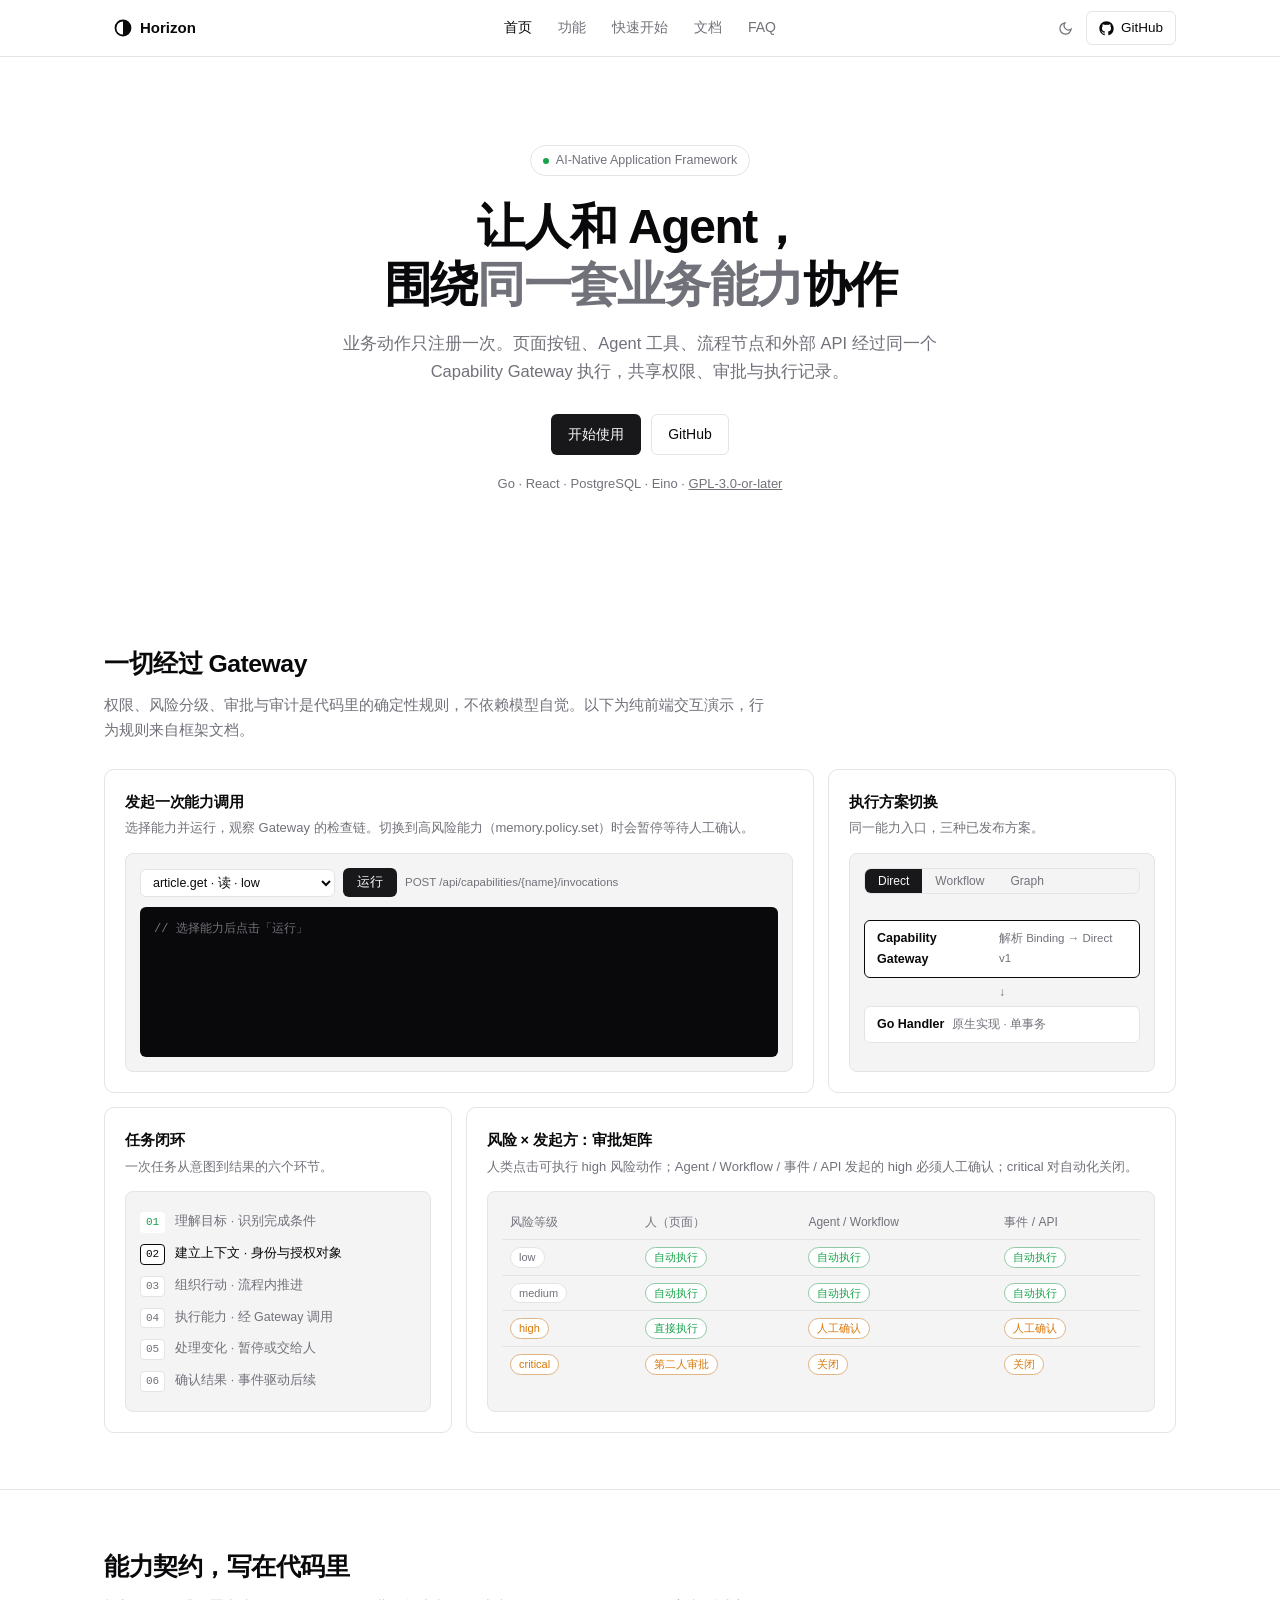
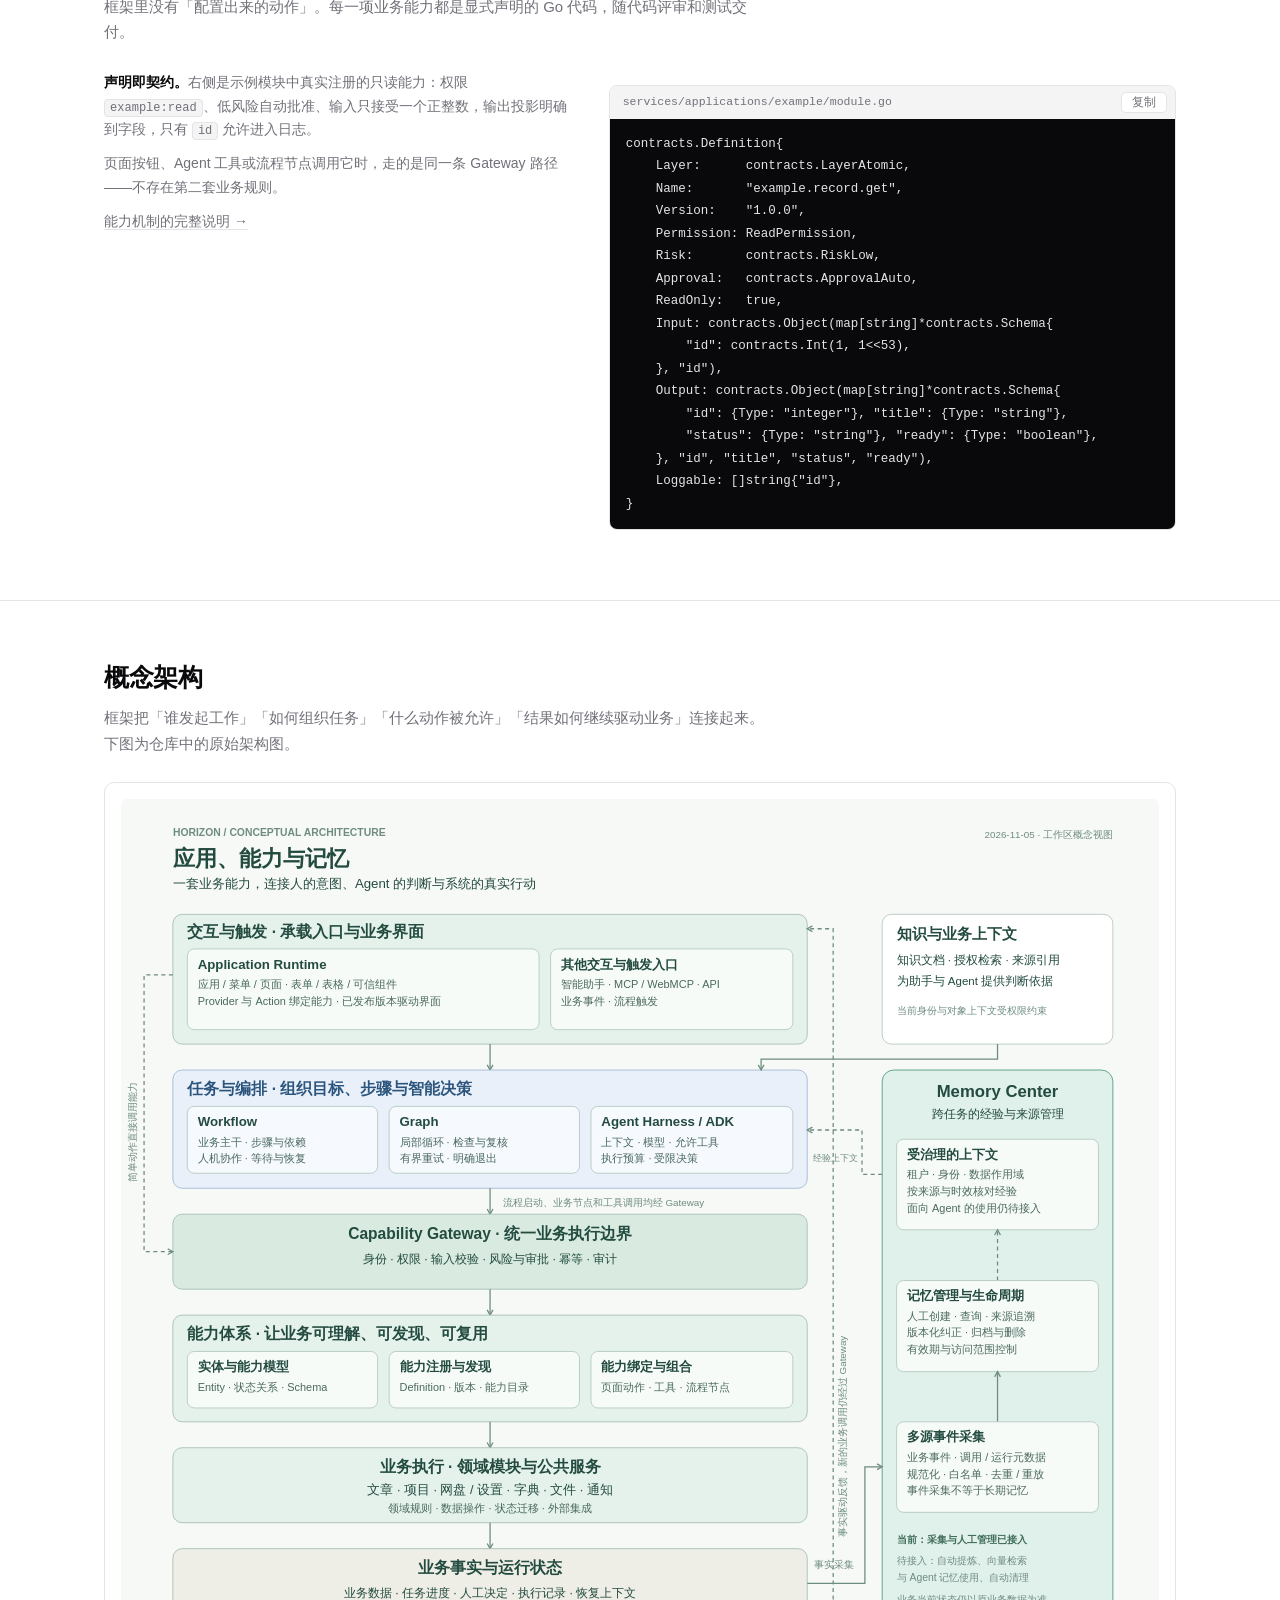
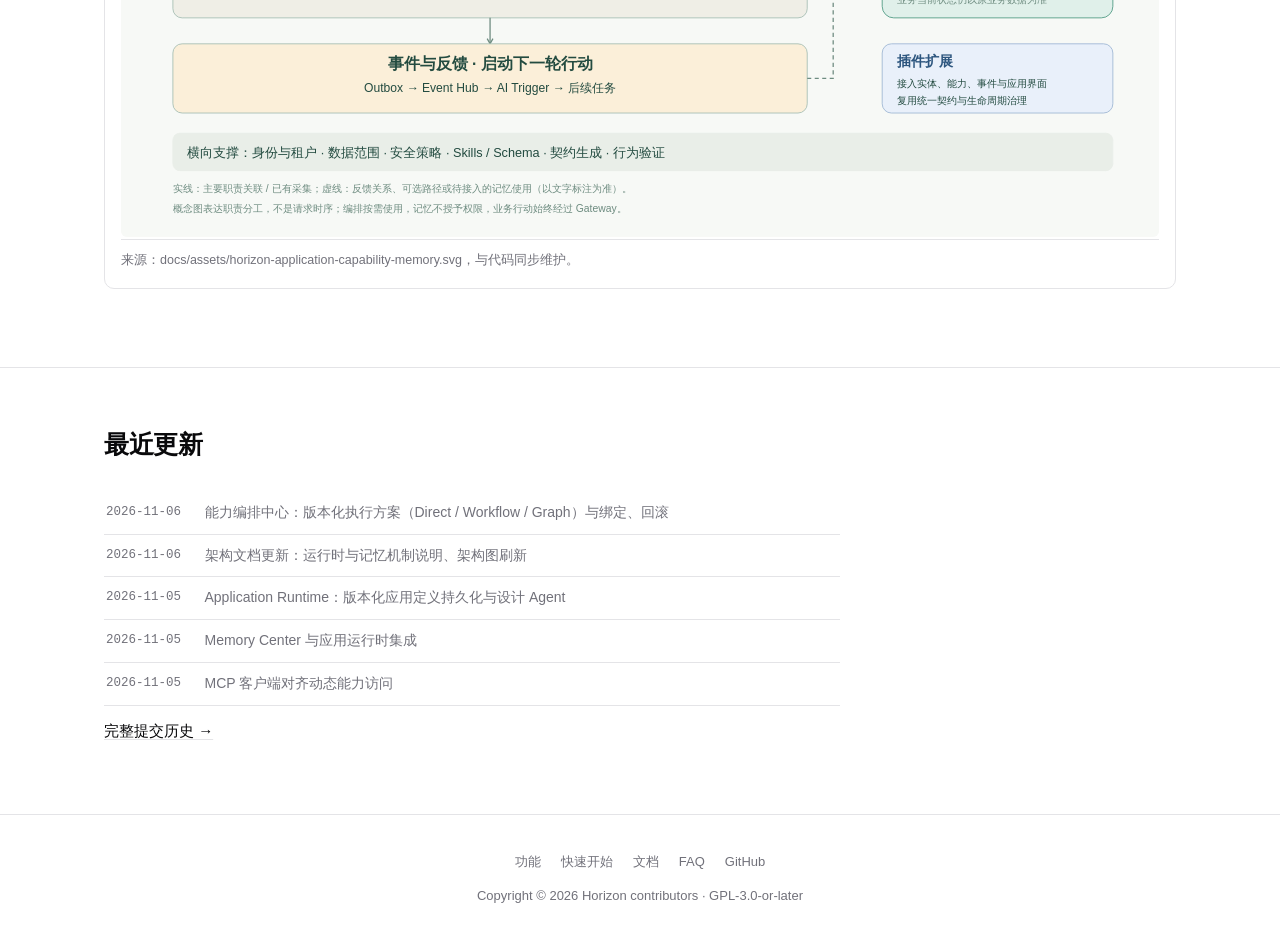
==== index.html @ 097a7ce4 "Horizon Website" ====
<!DOCTYPE html>
<html lang="zh-CN">
<head>
<meta charset="UTF-8">
<meta name="viewport" content="width=device-width, initial-scale=1">
<title>Horizon — AI 原生企业应用框架</title>
<meta name="description" content="Horizon 把业务能力、智能决策、流程编排、人工参与和业务事件组织成一个整体，让人和 Agent 围绕同一套业务能力协作。">
<link rel="icon" type="image/svg+xml" href="assets/logo.svg">
<meta property="og:image" content="assets/og.png">
<script>document.documentElement.dataset.theme=localStorage.getItem('hz-theme')||'light'</script>
<style>
:root{
  --bg:#ffffff;--fg:#09090b;--card:#ffffff;--muted:#f4f4f5;--muted-fg:#71717a;
  --border:#e4e4e7;--primary:#18181b;--primary-fg:#fafafa;--accent-fg:#18181b;
  --code-bg:#09090b;--code-fg:#e4e4e7;--ok:#16a34a;--warn:#d97706;--ring:#a1a1aa;
}
[data-theme=dark]{
  --bg:#09090b;--fg:#fafafa;--card:#0c0c0e;--muted:#18181b;--muted-fg:#a1a1aa;
  --border:#27272a;--primary:#fafafa;--primary-fg:#18181b;--accent-fg:#fafafa;
  --code-bg:#000;--code-fg:#d4d4d8;--ok:#4ade80;--warn:#fbbf24;--ring:#52525b;
}
*{box-sizing:border-box}
html{scroll-behavior:smooth}
body{margin:0;background:var(--bg);color:var(--fg);transition:background .2s,color .2s;
  font-family:Inter,-apple-system,"Segoe UI","PingFang SC","Hiragino Sans GB","Microsoft YaHei",sans-serif;
  font-size:15px;line-height:1.7;-webkit-font-smoothing:antialiased}
.wrap{max-width:1120px;margin:0 auto;padding:0 24px}
a{color:inherit}
/* ===== header ===== */
.site-head{position:sticky;top:0;z-index:40;border-bottom:1px solid var(--border);
  background:color-mix(in srgb,var(--bg) 85%,transparent);backdrop-filter:blur(8px)}
.head-in{display:flex;align-items:center;height:56px;gap:8px;position:relative}
.brand{display:flex;align-items:center;gap:8px;font-weight:600;font-size:15px;
  text-decoration:none;padding:6px 10px;border-radius:6px}
.brand:hover{background:var(--muted)}
.head-nav{position:absolute;left:50%;transform:translateX(-50%);display:flex;gap:2px}
.head-nav a{text-decoration:none;font-size:14px;color:var(--muted-fg);padding:6px 12px;border-radius:6px}
.head-nav a:hover{color:var(--fg);background:var(--muted)}
.head-nav a.on{color:var(--fg)}
.head-right{margin-left:auto;display:flex;gap:4px;align-items:center}
.icon-btn{display:flex;align-items:center;justify-content:center;width:32px;height:32px;
  border:1px solid transparent;background:transparent;color:var(--muted-fg);border-radius:6px;cursor:pointer}
.icon-btn:hover{color:var(--fg);background:var(--muted)}
.gh-btn{display:flex;align-items:center;gap:7px;font-size:13.5px;text-decoration:none;
  border:1px solid var(--border);border-radius:6px;padding:5px 12px;color:var(--fg)}
.gh-btn:hover{background:var(--muted)}
/* sun/moon */
[data-theme=light] .moon{display:block}[data-theme=light] .sun{display:none}
[data-theme=dark] .moon{display:none}[data-theme=dark] .sun{display:block}
/* ===== hero ===== */
.hero{text-align:center;padding:88px 0 64px}
.badge{display:inline-flex;align-items:center;gap:7px;border:1px solid var(--border);
  border-radius:999px;padding:4px 12px;font-size:12.5px;color:var(--muted-fg);margin-bottom:22px}
.badge .dot{width:6px;height:6px;border-radius:50%;background:var(--ok)}
.hero h1{font-size:clamp(1.9rem,4.5vw,3rem);line-height:1.2;letter-spacing:-.03em;
  font-weight:700;margin:0 0 16px}
.hero h1 em{font-style:normal;color:var(--muted-fg)}
.hero p{color:var(--muted-fg);font-size:16.5px;max-width:38em;margin:0 auto 28px}
.hero .cta{display:flex;gap:10px;justify-content:center}
.btn{display:inline-flex;align-items:center;gap:7px;font-size:14px;font-weight:500;
  padding:8px 16px;border-radius:6px;text-decoration:none;border:1px solid transparent;cursor:pointer}
.btn-primary{background:var(--primary);color:var(--primary-fg)}
.btn-primary:hover{opacity:.88}
.btn-outline{border-color:var(--border);color:var(--fg)}
.btn-outline:hover{background:var(--muted)}
.hero .note{margin-top:18px;font-size:13px;color:var(--muted-fg)}
kbd{font-family:ui-monospace,Consolas,monospace;font-size:.85em;border:1px solid var(--border);
  border-bottom-width:2px;border-radius:4px;padding:1px 5px;background:var(--muted)}
/* ===== sections ===== */
section{padding:56px 0;border-top:1px solid var(--border)}
section:first-of-type{border-top:none}
.sec-head{margin-bottom:26px}
.sec-head h2{font-size:1.55rem;font-weight:700;letter-spacing:-.02em;margin:0 0 6px}
.sec-head p{color:var(--muted-fg);margin:0;max-width:44em}
/* ===== bento ===== */
.bento{display:grid;grid-template-columns:repeat(3,1fr);gap:14px}
.card{border:1px solid var(--border);border-radius:10px;background:var(--card);padding:20px;display:flex;flex-direction:column}
.card.span2{grid-column:span 2}
.card h3{font-size:14.5px;font-weight:600;margin:0 0 4px;letter-spacing:-.01em}
.card>p{font-size:13px;color:var(--muted-fg);margin:0 0 14px;line-height:1.6}
.demo{border:1px solid var(--border);border-radius:8px;background:var(--muted);
  padding:14px;flex:1;display:flex;flex-direction:column;min-height:0}
/* demo: invocation console */
.inv-bar{display:flex;gap:8px;align-items:center;margin-bottom:10px;flex-wrap:wrap}
select.mini{font:12.5px/1.4 inherit;font-size:12.5px;color:var(--fg);background:var(--bg);
  border:1px solid var(--border);border-radius:6px;padding:5px 8px}
select.mini:focus{outline:2px solid var(--ring);outline-offset:-1px}
.run{font-size:12.5px;font-weight:500;background:var(--primary);color:var(--primary-fg);
  border:none;border-radius:6px;padding:6px 14px;cursor:pointer}
.run:disabled{opacity:.5;cursor:default}
.console{font-family:ui-monospace,"SF Mono",Consolas,monospace;font-size:12px;line-height:1.8;
  background:var(--code-bg);color:var(--code-fg);border-radius:6px;padding:12px 14px;
  flex:1;overflow:auto;min-height:150px;white-space:pre-wrap;word-break:break-all}
.console .ok{color:var(--ok)}.console .dim{color:#71717a}.console .k{color:#93c5fd}
.console .pend{color:var(--warn)}
.approve-row{display:flex;gap:8px;margin-top:10px}
.mini-btn{font-size:12px;border:1px solid var(--border);background:var(--bg);color:var(--fg);
  border-radius:6px;padding:4px 12px;cursor:pointer}
.mini-btn:hover{background:var(--muted)}
.mini-btn.primary{background:var(--primary);color:var(--primary-fg);border-color:transparent}
/* demo: plan switch */
.pills{display:inline-flex;border:1px solid var(--border);border-radius:7px;overflow:hidden;margin-bottom:12px}
.pills button{font-size:12px;padding:5px 13px;border:none;background:transparent;color:var(--muted-fg);cursor:pointer}
.pills button.on{background:var(--primary);color:var(--primary-fg)}
.flow-box{display:flex;flex-direction:column;gap:8px;flex:1;justify-content:center}
.fnode{display:flex;align-items:center;gap:8px;border:1px solid var(--border);background:var(--bg);
  border-radius:6px;padding:7px 12px;font-size:12.5px}
.fnode .t{font-weight:600}
.fnode .d{color:var(--muted-fg);font-size:11.5px}
.fnode.hl{border-color:var(--fg)}
.farrow{align-self:center;color:var(--muted-fg);font-size:12px;line-height:1}
/* demo: timeline */
.tl{list-style:none;margin:0;padding:0;flex:1;display:flex;flex-direction:column;justify-content:center}
.tl li{display:flex;gap:10px;align-items:baseline;padding:5px 0;font-size:12.5px;color:var(--muted-fg)}
.tl li .n{font-family:ui-monospace,Consolas,monospace;font-size:11px;color:var(--muted-fg);
  border:1px solid var(--border);border-radius:4px;padding:0 5px;background:var(--bg)}
.tl li.on{color:var(--fg);font-weight:500}
.tl li.on .n{border-color:var(--fg);color:var(--fg)}
.tl li.done{color:var(--muted-fg)}
.tl li.done .n{color:var(--ok);border-color:transparent}
/* demo: policy matrix */
.matrix{font-size:12px;border-collapse:collapse;width:100%}
.matrix th{font-weight:500;color:var(--muted-fg);text-align:left;padding:6px 8px;border-bottom:1px solid var(--border)}
.matrix td{padding:7px 8px;border-bottom:1px solid var(--border)}
.matrix tr:last-child td{border-bottom:none}
.tag{display:inline-block;border:1px solid var(--border);border-radius:999px;
  padding:0 8px;font-size:11px;color:var(--muted-fg);background:var(--bg)}
.tag.ok{color:var(--ok);border-color:color-mix(in srgb,var(--ok) 40%,var(--border))}
.tag.warn{color:var(--warn);border-color:color-mix(in srgb,var(--warn) 45%,var(--border))}
/* ===== figures & code ===== */
figure{margin:22px 0;border:1px solid var(--border);border-radius:10px;background:var(--card);padding:16px}
figure img{width:100%;height:auto;display:block;border-radius:6px}
[data-theme=dark] figure img{background:#fff}
figcaption{font-size:12.5px;color:var(--muted-fg);padding-top:10px;margin-top:2px;border-top:1px solid var(--border)}
.codeblock{border:1px solid var(--border);border-radius:8px;overflow:hidden;margin:14px 0}
.code-head{display:flex;justify-content:space-between;align-items:center;padding:6px 8px 6px 13px;
  background:var(--muted);font-family:ui-monospace,Consolas,monospace;font-size:11.5px;color:var(--muted-fg)}
.copy{cursor:pointer;border:1px solid var(--border);background:var(--bg);color:var(--muted-fg);
  border-radius:5px;padding:2px 10px;font-size:11.5px}
.copy:hover{color:var(--fg)}
.codeblock pre{margin:0;padding:14px 16px;overflow-x:auto;background:var(--code-bg);color:var(--code-fg);
  font:12.5px/1.8 ui-monospace,"SF Mono",Consolas,monospace}
.codeblock .c{color:#6b7280}
.split{display:grid;grid-template-columns:5fr 6fr;gap:32px;align-items:start}
.split p{color:var(--muted-fg);font-size:14px;margin:0 0 10px}
.split p strong{color:var(--fg)}
code.inl{font-family:ui-monospace,Consolas,monospace;font-size:.86em;background:var(--muted);
  border:1px solid var(--border);padding:1px 5px;border-radius:4px}
section a{text-decoration:underline;text-decoration-color:var(--border);text-underline-offset:3px}
section a:hover{text-decoration-color:var(--fg)}
/* ===== news ===== */
.news{max-width:46rem}
.news li{display:flex;gap:16px;padding:9px 2px;border-bottom:1px solid var(--border);
  list-style:none;font-size:14px;color:var(--muted-fg)}
.news time{font-family:ui-monospace,Consolas,monospace;font-size:12.5px;color:var(--muted-fg);min-width:6.6em;padding-top:1px}
.news ul{margin:0;padding:0}
/* ===== footer ===== */
footer{border-top:1px solid var(--border);padding:36px 0 44px;text-align:center;
  color:var(--muted-fg);font-size:13px}
footer nav{display:flex;gap:20px;justify-content:center;margin-bottom:12px}
footer a{color:var(--muted-fg);text-decoration:none}
footer a:hover{color:var(--fg)}
@media (max-width:900px){.bento{grid-template-columns:1fr 1fr}.card.span2{grid-column:span 2}
  .head-nav{display:none}.split{grid-template-columns:1fr}}
@media (max-width:620px){.bento{grid-template-columns:1fr}.card.span2{grid-column:span 1}}
</style>
</head>
<body>
<header class="site-head">
  <div class="wrap head-in">
    <a class="brand" href="index.html">
      <svg width="18" height="18" viewBox="0 0 24 24" aria-hidden="true"><circle cx="12" cy="12" r="10" fill="none" stroke="currentColor" stroke-width="2.4"/><path d="M12 2a10 10 0 0 1 0 20z" fill="currentColor"/></svg>
      Horizon
    </a>
    <nav class="head-nav">
      <a class="on" href="index.html">首页</a>
      <a href="features.html">功能</a>
      <a href="quickstart.html">快速开始</a>
      <a href="docs.html">文档</a>
      <a href="faq.html">FAQ</a>
    </nav>
    <div class="head-right">
      <button class="icon-btn" id="themeToggle" aria-label="切换主题">
        <svg class="moon" width="15" height="15" viewBox="0 0 24 24" fill="none" stroke="currentColor" stroke-width="2" stroke-linecap="round"><path d="M21 12.8A9 9 0 1 1 11.2 3 7 7 0 0 0 21 12.8z"/></svg>
        <svg class="sun" width="15" height="15" viewBox="0 0 24 24" fill="none" stroke="currentColor" stroke-width="2" stroke-linecap="round"><circle cx="12" cy="12" r="4"/><path d="M12 2v2M12 20v2M4.9 4.9l1.4 1.4M17.7 17.7l1.4 1.4M2 12h2M20 12h2M4.9 19.1l1.4-1.4M17.7 6.3l1.4-1.4"/></svg>
      </button>
      <a class="gh-btn" href="https://github.com/itophp/horizon">
        <svg width="15" height="15" viewBox="0 0 24 24" fill="currentColor"><path d="M12 .5C5.65.5.5 5.65.5 12c0 5.08 3.29 9.39 7.86 10.91.58.11.79-.25.79-.55v-2.17c-3.2.7-3.87-1.36-3.87-1.36-.52-1.33-1.28-1.68-1.28-1.68-1.04-.71.08-.7.08-.7 1.15.08 1.76 1.19 1.76 1.19 1.03 1.75 2.69 1.25 3.34.95.1-.74.4-1.25.72-1.54-2.55-.29-5.23-1.28-5.23-5.68 0-1.26.45-2.28 1.19-3.09-.12-.29-.52-1.46.11-3.05 0 0 .97-.31 3.17 1.18a11 11 0 0 1 5.78 0c2.2-1.49 3.16-1.18 3.16-1.18.63 1.59.24 2.76.12 3.05.74.81 1.18 1.83 1.18 3.09 0 4.41-2.69 5.38-5.25 5.66.41.35.77 1.05.77 2.12v3.14c0 .3.21.67.8.55A11.5 11.5 0 0 0 23.5 12C23.5 5.65 18.35.5 12 .5z"/></svg>
        GitHub
      </a>
    </div>
  </div>
</header>

<main>
<div class="wrap hero">
  <div class="badge"><span class="dot"></span>AI-Native Application Framework</div>
  <h1>让人和 Agent，<br>围绕<em>同一套业务能力</em>协作</h1>
  <p>业务动作只注册一次。页面按钮、Agent 工具、流程节点和外部 API 经过同一个 Capability Gateway 执行，共享权限、审批与执行记录。</p>
  <div class="cta">
    <a class="btn btn-primary" href="quickstart.html">开始使用</a>
    <a class="btn btn-outline" href="https://github.com/itophp/horizon">GitHub</a>
  </div>
  <p class="note">Go · React · PostgreSQL · Eino · <a href="https://github.com/itophp/horizon/blob/main/LICENSE" style="color:inherit">GPL-3.0-or-later</a></p>
</div>

<section>
  <div class="wrap">
    <div class="sec-head">
      <h2>一切经过 Gateway</h2>
      <p>权限、风险分级、审批与审计是代码里的确定性规则，不依赖模型自觉。以下为纯前端交互演示，行为规则来自框架文档。</p>
    </div>
    <div class="bento">
      <div class="card span2">
        <h3>发起一次能力调用</h3>
        <p>选择能力并运行，观察 Gateway 的检查链。切换到高风险能力（memory.policy.set）时会暂停等待人工确认。</p>
        <div class="demo">
          <div class="inv-bar">
            <select class="mini" id="capSel">
              <option value="get">article.get · 读 · low</option>
              <option value="submit">article.submit · 写 · medium</option>
              <option value="policy">memory.policy.set · 写 · high</option>
            </select>
            <button class="run" id="runBtn" type="button">运行</button>
            <span style="font-size:11.5px;color:var(--muted-fg)">POST /api/capabilities/{name}/invocations</span>
          </div>
          <div class="console" id="console"><span class="dim">// 选择能力后点击「运行」</span></div>
          <div class="approve-row" id="approveRow" style="display:none">
            <button class="mini-btn primary" id="okBtn" type="button">批准执行</button>
            <button class="mini-btn" id="noBtn" type="button">拒绝</button>
          </div>
        </div>
      </div>
      <div class="card">
        <h3>执行方案切换</h3>
        <p>同一能力入口，三种已发布方案。</p>
        <div class="demo">
          <div class="pills" id="planPills">
            <button class="on" data-plan="direct" type="button">Direct</button>
            <button data-plan="workflow" type="button">Workflow</button>
            <button data-plan="graph" type="button">Graph</button>
          </div>
          <div class="flow-box" id="planFlow"></div>
        </div>
      </div>
      <div class="card">
        <h3>任务闭环</h3>
        <p>一次任务从意图到结果的六个环节。</p>
        <div class="demo">
          <ul class="tl" id="tl">
            <li><span class="n">01</span>理解目标 · 识别完成条件</li>
            <li><span class="n">02</span>建立上下文 · 身份与授权对象</li>
            <li><span class="n">03</span>组织行动 · 流程内推进</li>
            <li><span class="n">04</span>执行能力 · 经 Gateway 调用</li>
            <li><span class="n">05</span>处理变化 · 暂停或交给人</li>
            <li><span class="n">06</span>确认结果 · 事件驱动后续</li>
          </ul>
        </div>
      </div>
      <div class="card span2">
        <h3>风险 × 发起方：审批矩阵</h3>
        <p>人类点击可执行 high 风险动作；Agent / Workflow / 事件 / API 发起的 high 必须人工确认；critical 对自动化关闭。</p>
        <div class="demo">
          <table class="matrix">
            <tr><th>风险等级</th><th>人（页面）</th><th>Agent / Workflow</th><th>事件 / API</th></tr>
            <tr><td><span class="tag">low</span></td><td><span class="tag ok">自动执行</span></td><td><span class="tag ok">自动执行</span></td><td><span class="tag ok">自动执行</span></td></tr>
            <tr><td><span class="tag">medium</span></td><td><span class="tag ok">自动执行</span></td><td><span class="tag ok">自动执行</span></td><td><span class="tag ok">自动执行</span></td></tr>
            <tr><td><span class="tag warn">high</span></td><td><span class="tag ok">直接执行</span></td><td><span class="tag warn">人工确认</span></td><td><span class="tag warn">人工确认</span></td></tr>
            <tr><td><span class="tag warn">critical</span></td><td><span class="tag warn">第二人审批</span></td><td><span class="tag warn">关闭</span></td><td><span class="tag warn">关闭</span></td></tr>
          </table>
        </div>
      </div>
    </div>
  </div>
</section>

<section>
  <div class="wrap">
    <div class="sec-head">
      <h2>能力契约，写在代码里</h2>
      <p>框架里没有「配置出来的动作」。每一项业务能力都是显式声明的 Go 代码，随代码评审和测试交付。</p>
    </div>
    <div class="split">
      <div>
        <p><strong>声明即契约。</strong>右侧是示例模块中真实注册的只读能力：权限 <code class="inl">example:read</code>、低风险自动批准、输入只接受一个正整数，输出投影明确到字段，只有 <code class="inl">id</code> 允许进入日志。</p>
        <p>页面按钮、Agent 工具或流程节点调用它时，走的是同一条 Gateway 路径——不存在第二套业务规则。</p>
        <p><a href="features.html#capability">能力机制的完整说明 →</a></p>
      </div>
      <div class="codeblock"><div class="code-head"><span>services/applications/example/module.go</span><button class="copy" type="button">复制</button></div>
<pre>contracts.Definition{
    Layer:      contracts.LayerAtomic,
    Name:       "example.record.get",
    Version:    "1.0.0",
    Permission: ReadPermission,
    Risk:       contracts.RiskLow,
    Approval:   contracts.ApprovalAuto,
    ReadOnly:   true,
    Input: contracts.Object(map[string]*contracts.Schema{
        "id": contracts.Int(1, 1&lt;&lt;53),
    }, "id"),
    Output: contracts.Object(map[string]*contracts.Schema{
        "id": {Type: "integer"}, "title": {Type: "string"},
        "status": {Type: "string"}, "ready": {Type: "boolean"},
    }, "id", "title", "status", "ready"),
    Loggable: []string{"id"},
}</pre></div>
    </div>
  </div>
</section>

<section>
  <div class="wrap">
    <div class="sec-head">
      <h2>概念架构</h2>
      <p>框架把「谁发起工作」「如何组织任务」「什么动作被允许」「结果如何继续驱动业务」连接起来。下图为仓库中的原始架构图。</p>
    </div>
    <figure>
      <img src="assets/img/horizon-application-capability-memory.svg" alt="Horizon 应用、能力与记忆概念架构" loading="lazy">
      <figcaption>来源：docs/assets/horizon-application-capability-memory.svg，与代码同步维护。</figcaption>
    </figure>
  </div>
</section>

<section>
  <div class="wrap">
    <div class="sec-head">
      <h2>最近更新</h2>
    </div>
    <div class="news">
      <ul>
        <li><time>2026-11-06</time><span>能力编排中心：版本化执行方案（Direct / Workflow / Graph）与绑定、回滚</span></li>
        <li><time>2026-11-06</time><span>架构文档更新：运行时与记忆机制说明、架构图刷新</span></li>
        <li><time>2026-11-05</time><span>Application Runtime：版本化应用定义持久化与设计 Agent</span></li>
        <li><time>2026-11-05</time><span>Memory Center 与应用运行时集成</span></li>
        <li><time>2026-11-05</time><span>MCP 客户端对齐动态能力访问</span></li>
      </ul>
      <p style="margin-top:12px"><a href="https://github.com/itophp/horizon/commits">完整提交历史 →</a></p>
    </div>
  </div>
</section>
</main>

<footer>
  <div class="wrap">
    <nav>
      <a href="features.html">功能</a><a href="quickstart.html">快速开始</a>
      <a href="docs.html">文档</a><a href="faq.html">FAQ</a>
      <a href="https://github.com/itophp/horizon">GitHub</a>
    </nav>
    <div>Copyright © 2026 Horizon contributors · GPL-3.0-or-later</div>
  </div>
</footer>

<script>
(function(){
  // 主题切换
  var btn=document.getElementById('themeToggle');
  if(btn)btn.addEventListener('click',function(){
    var r=document.documentElement;
    r.dataset.theme=r.dataset.theme==='dark'?'light':'dark';
    localStorage.setItem('hz-theme',r.dataset.theme);
  });
  // 复制按钮
  document.querySelectorAll('.codeblock').forEach(function(b){
    var c=b.querySelector('.copy');if(!c)return;
    c.addEventListener('click',function(){
      var done=function(){c.textContent='已复制';setTimeout(function(){c.textContent='复制'},1500)};
      if(navigator.clipboard)navigator.clipboard.writeText(b.querySelector('pre').innerText).then(done,done);
    });
  });

  // ===== 演示 1：能力调用 =====
  var cons=document.getElementById('console');
  var sel=document.getElementById('capSel');
  var runBtn=document.getElementById('runBtn');
  var approveRow=document.getElementById('approveRow');
  var okBtn=document.getElementById('okBtn'),noBtn=document.getElementById('noBtn');
  var timer=null;
  var caps={
    get:{name:'article.get',perm:'articles:read',risk:'low',out:'{"id":1,"title":"设计评审记录","status":"draft","ready":false}'},
    submit:{name:'article.submit',perm:'articles:submit',risk:'medium',out:'{"id":1,"status":"submitted","reviewer":"reviewer-3"}'},
    policy:{name:'memory.policy.set',perm:'memory:manage',risk:'high',out:'{"partition":"articles","retentionDays":365,"revision":4}'}
  };
  function line(html,cls){var s=document.createElement('span');if(cls)s.className=cls;s.innerHTML=html+'\n';cons.appendChild(s);cons.scrollTop=cons.scrollHeight}
  function finish(cap){line('→ 200 OK','ok');line(cap.out);runBtn.disabled=false}
  function run(){
    if(timer){clearTimeout(timer);timer=null}
    var cap=caps[sel.value];approveRow.style.display='none';
    cons.innerHTML='';
    runBtn.disabled=true;
    var steps=[
      ['<span class="dim">POST</span> /api/capabilities/'+cap.name+'/invocations',300],
      ['<span class="ok">✓</span> 身份 session=user-102（tenant: workspace-default）',550],
      ['<span class="ok">✓</span> 权限 '+cap.perm,450],
      ['<span class="ok">✓</span> 输入 Schema 校验通过',420]
    ];
    var i=0;
    (function next(){
      if(i<steps.length){line(steps[i][0]);timer=setTimeout(next,steps[i][1]);i++;return}
      if(cap.risk==='high'){
        line('<span class="pend">⏸ 风险 high · 自动化路径必须人工确认</span>');
        approveRow.style.display='flex';runBtn.disabled=false;
      }else{
        line('<span class="ok">✓</span> 风险 '+cap.risk+' · 自动批准');
        timer=setTimeout(function(){finish(cap)},400);
      }
    })();
  }
  if(runBtn){
    runBtn.addEventListener('click',run);
    okBtn.addEventListener('click',function(){approveRow.style.display='none';
      line('<span class="ok">✓</span> 人工确认 · 以申请人身份重建执行',0);timer=setTimeout(function(){finish(caps[sel.value])},350)});
    noBtn.addEventListener('click',function(){approveRow.style.display='none';
      line('<span class="pend">✗ 已拒绝 · 未执行任何业务动作</span>');runBtn.disabled=false});
    sel.addEventListener('change',function(){cons.innerHTML='<span class="dim">// 选择能力后点击「运行」</span>';approveRow.style.display='none'});
  }

  // ===== 演示 2：执行方案 =====
  var plans={
    direct:[['Capability Gateway','解析 Binding → Direct v1',1],['Go Handler','原生实现 · 单事务',0]],
    workflow:[['Capability Gateway','解析 Binding → Workflow v3',1],['步骤 1 · 校验输入','复用 example.get',0],['步骤 2 · Agent 判断','从允许工具中选择',0],['Native 节点','保留原业务结果',0]],
    graph:[['Capability Gateway','解析 Binding → Graph v2',1],['Graph 循环','有界检查 · 最多 3 轮',0],['只读能力','兼容替换 · 固定授权',0]]
  };
  var flow=document.getElementById('planFlow');
  function drawPlan(k){
    if(!flow)return;
    flow.innerHTML='';
    plans[k].forEach(function(n,i){
      if(i>0){var a=document.createElement('div');a.className='farrow';a.textContent='↓';flow.appendChild(a)}
      var d=document.createElement('div');d.className='fnode'+(n[2]?' hl':'');
      d.innerHTML='<span class="t">'+n[0]+'</span><span class="d">'+n[1]+'</span>';
      flow.appendChild(d);
    });
  }
  var pills=document.getElementById('planPills');
  if(pills)pills.addEventListener('click',function(e){
    var b=e.target.closest('button');if(!b)return;
    pills.querySelectorAll('button').forEach(function(x){x.classList.toggle('on',x===b)});
    drawPlan(b.dataset.plan);
  });
  drawPlan('direct');

  // ===== 演示 3：任务闭环 =====
  var tl=document.getElementById('tl');
  if(tl){
    var items=[].slice.call(tl.children),idx=0;
    setInterval(function(){
      items.forEach(function(li,i){
        li.classList.toggle('done',i<idx);li.classList.toggle('on',i===idx);
      });
      idx=(idx+1)%(items.length+1);
      if(idx===items.length){setTimeout(function(){items.forEach(function(li){li.classList.remove('done','on')})},900)}
    },1100);
  }
})();
</script>
</body>
</html>
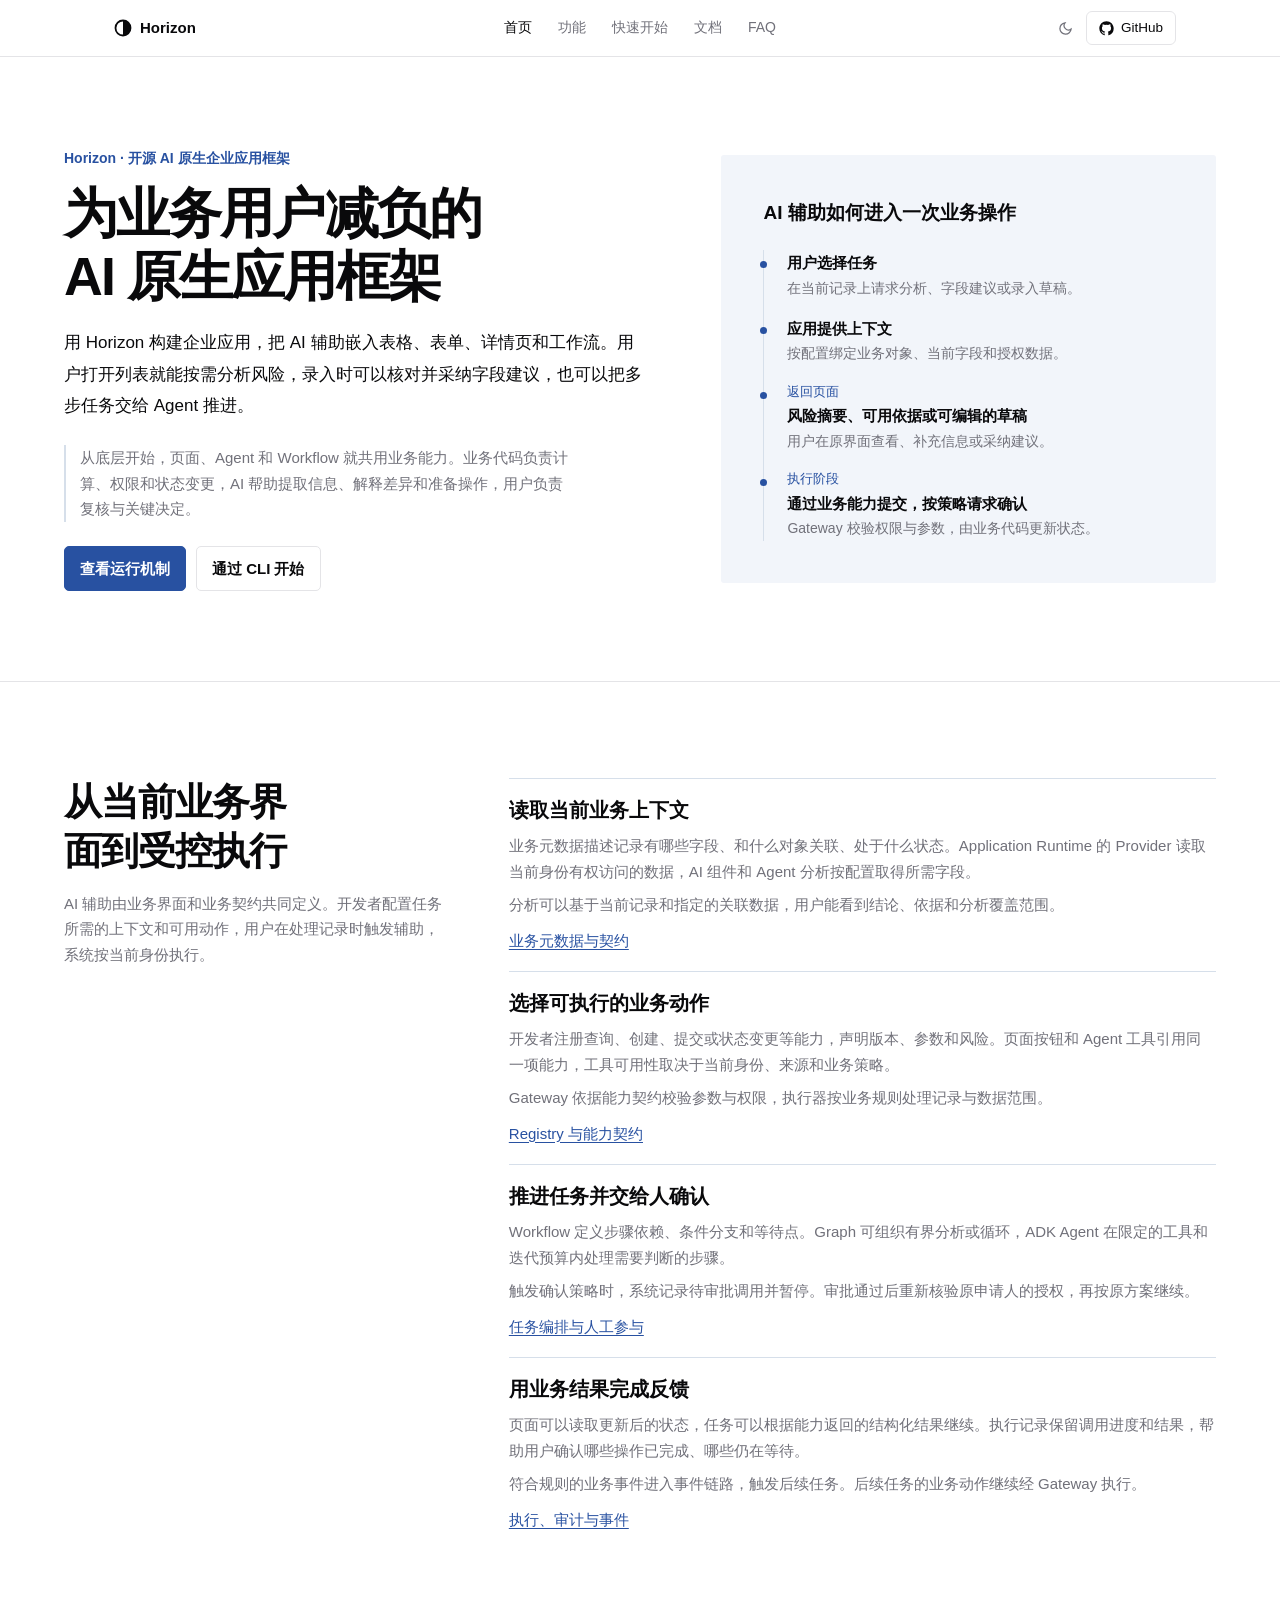
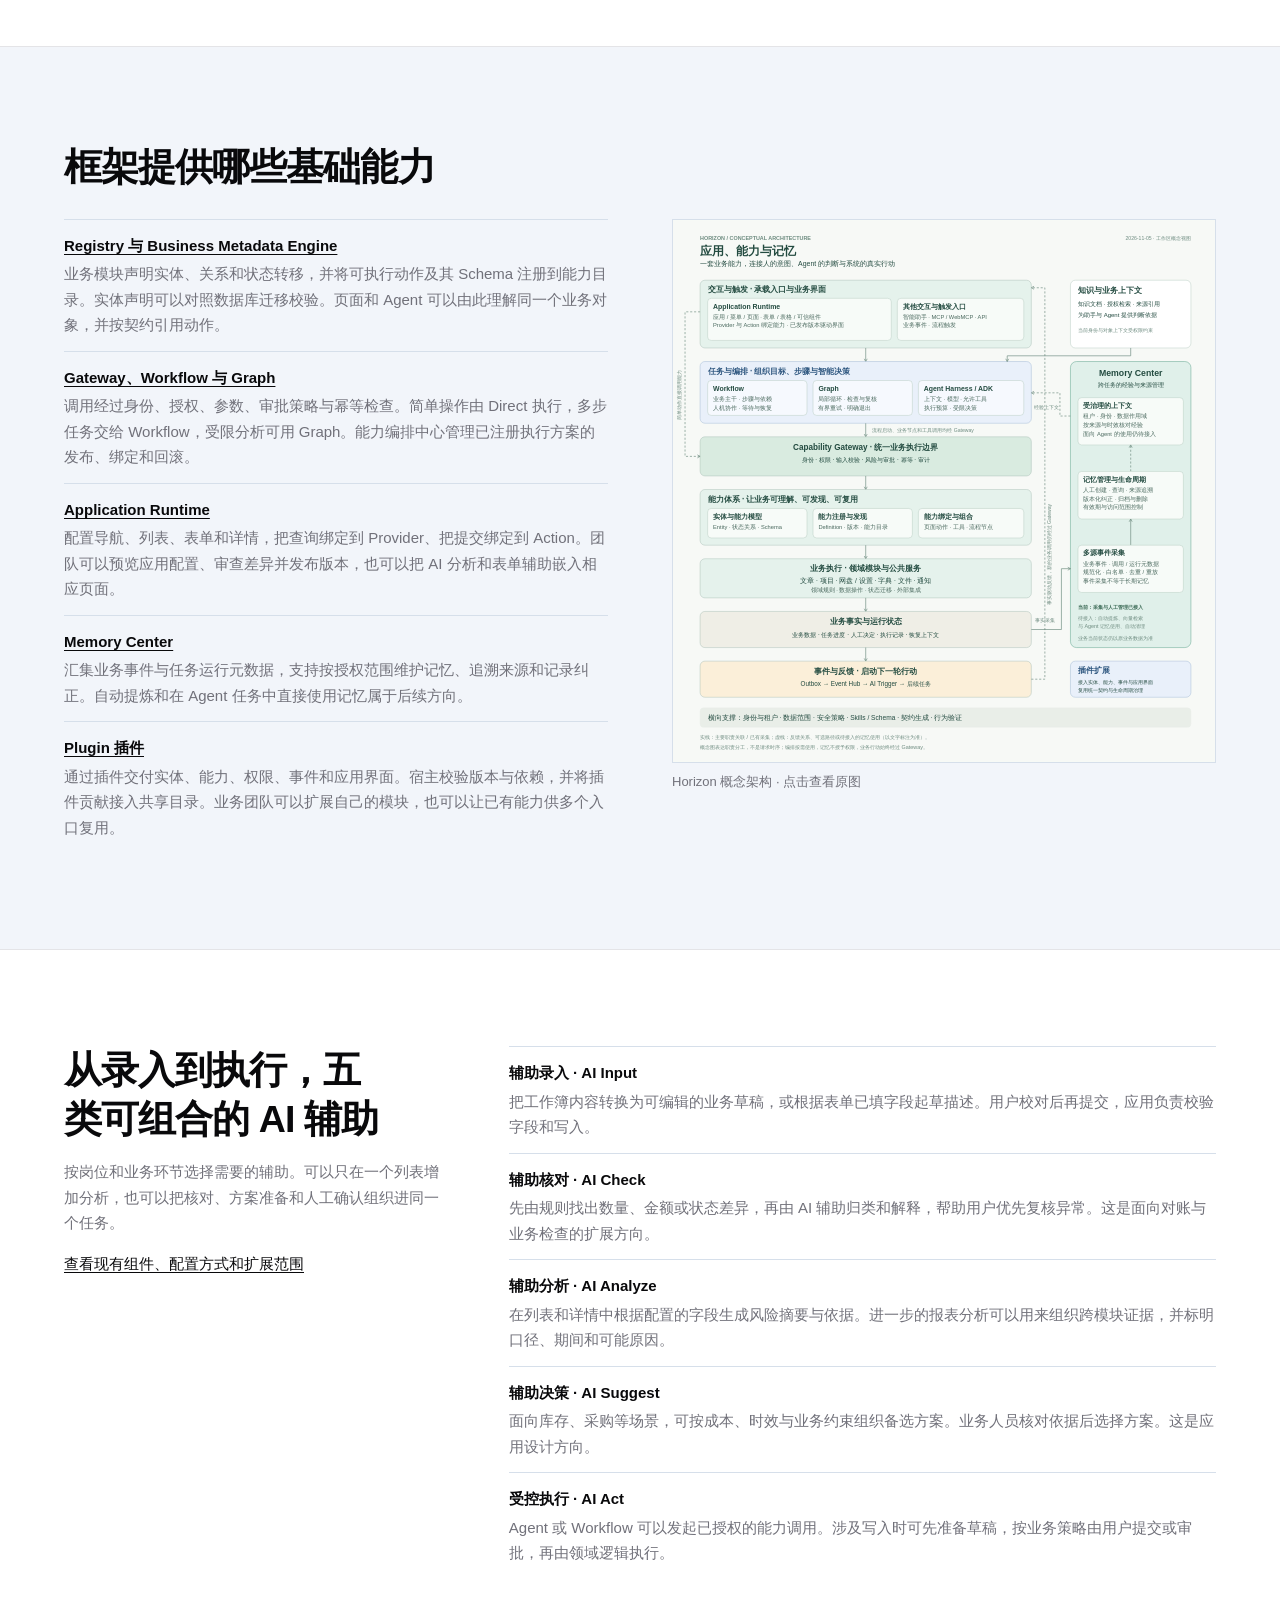
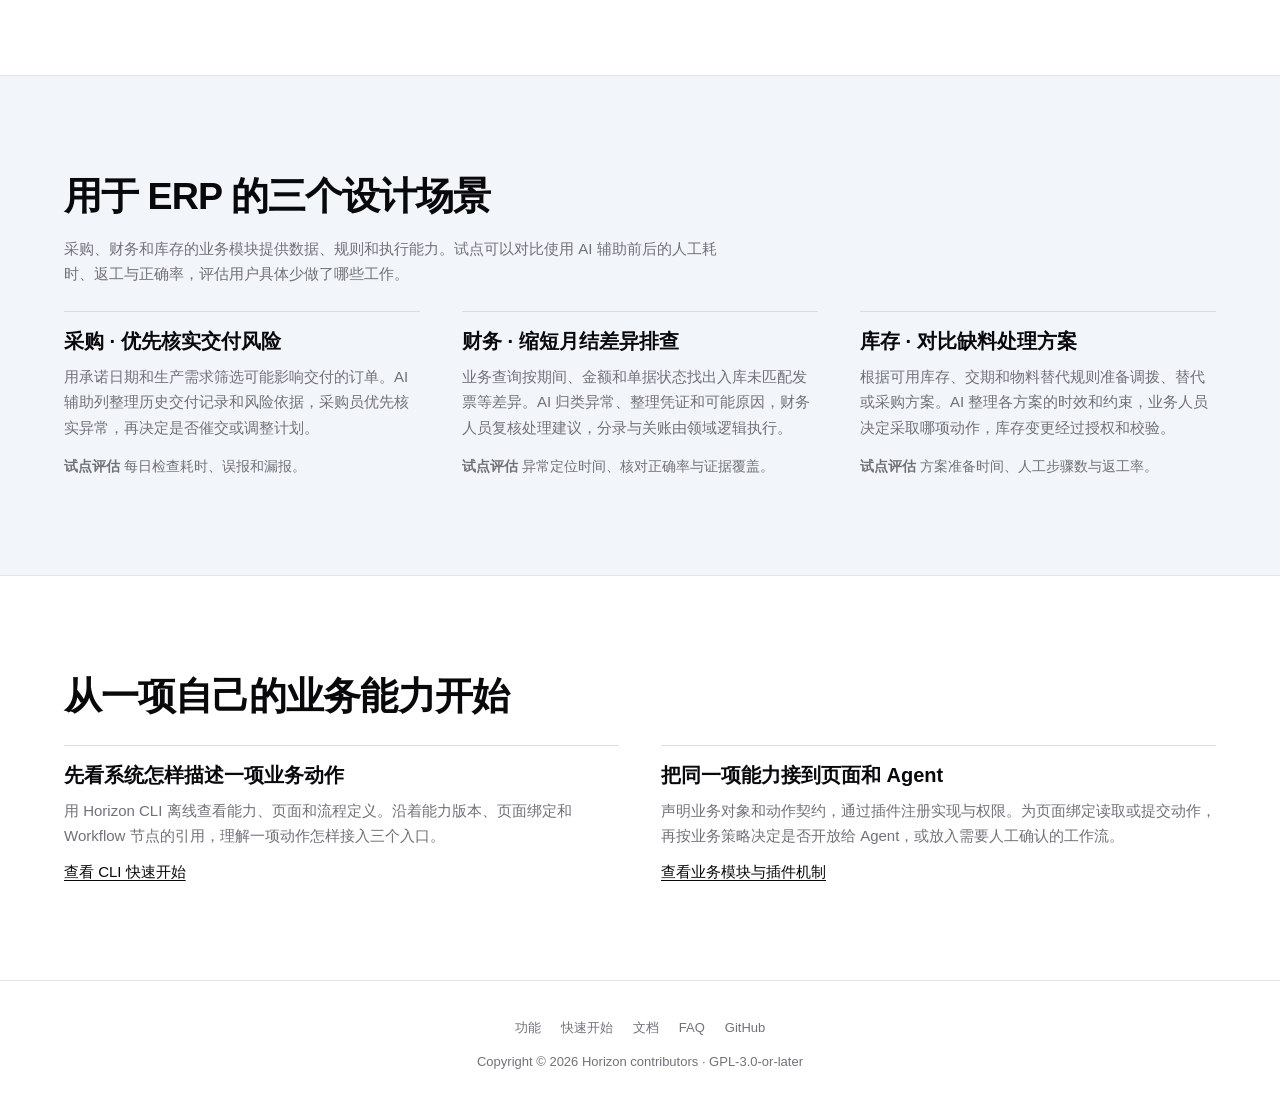
==== commit 33b3e69c: "1" ====
--- a/index.html
+++ b/index.html
@@ -4,9 +4,8 @@
 <meta charset="UTF-8">
 <meta name="viewport" content="width=device-width, initial-scale=1">
 <title>Horizon — AI 原生企业应用框架</title>
-<meta name="description" content="Horizon 把业务能力、智能决策、流程编排、人工参与和业务事件组织成一个整体，让人和 Agent 围绕同一套业务能力协作。">
+<meta name="description" content="Horizon 是面向企业应用的开源 AI 原生框架。把录入、核对、分析、决策准备和受控执行嵌入现有业务界面，减少用户的重复操作。">
 <link rel="icon" type="image/svg+xml" href="assets/logo.svg">
-<meta property="og:image" content="assets/og.png">
 <script>document.documentElement.dataset.theme=localStorage.getItem('hz-theme')||'light'</script>
 <style>
 :root{
@@ -47,123 +46,15 @@
 /* sun/moon */
 [data-theme=light] .moon{display:block}[data-theme=light] .sun{display:none}
 [data-theme=dark] .moon{display:none}[data-theme=dark] .sun{display:block}
-/* ===== hero ===== */
-.hero{text-align:center;padding:88px 0 64px}
-.badge{display:inline-flex;align-items:center;gap:7px;border:1px solid var(--border);
-  border-radius:999px;padding:4px 12px;font-size:12.5px;color:var(--muted-fg);margin-bottom:22px}
-.badge .dot{width:6px;height:6px;border-radius:50%;background:var(--ok)}
-.hero h1{font-size:clamp(1.9rem,4.5vw,3rem);line-height:1.2;letter-spacing:-.03em;
-  font-weight:700;margin:0 0 16px}
-.hero h1 em{font-style:normal;color:var(--muted-fg)}
-.hero p{color:var(--muted-fg);font-size:16.5px;max-width:38em;margin:0 auto 28px}
-.hero .cta{display:flex;gap:10px;justify-content:center}
-.btn{display:inline-flex;align-items:center;gap:7px;font-size:14px;font-weight:500;
-  padding:8px 16px;border-radius:6px;text-decoration:none;border:1px solid transparent;cursor:pointer}
-.btn-primary{background:var(--primary);color:var(--primary-fg)}
-.btn-primary:hover{opacity:.88}
-.btn-outline{border-color:var(--border);color:var(--fg)}
-.btn-outline:hover{background:var(--muted)}
-.hero .note{margin-top:18px;font-size:13px;color:var(--muted-fg)}
-kbd{font-family:ui-monospace,Consolas,monospace;font-size:.85em;border:1px solid var(--border);
-  border-bottom-width:2px;border-radius:4px;padding:1px 5px;background:var(--muted)}
-/* ===== sections ===== */
-section{padding:56px 0;border-top:1px solid var(--border)}
-section:first-of-type{border-top:none}
-.sec-head{margin-bottom:26px}
-.sec-head h2{font-size:1.55rem;font-weight:700;letter-spacing:-.02em;margin:0 0 6px}
-.sec-head p{color:var(--muted-fg);margin:0;max-width:44em}
-/* ===== bento ===== */
-.bento{display:grid;grid-template-columns:repeat(3,1fr);gap:14px}
-.card{border:1px solid var(--border);border-radius:10px;background:var(--card);padding:20px;display:flex;flex-direction:column}
-.card.span2{grid-column:span 2}
-.card h3{font-size:14.5px;font-weight:600;margin:0 0 4px;letter-spacing:-.01em}
-.card>p{font-size:13px;color:var(--muted-fg);margin:0 0 14px;line-height:1.6}
-.demo{border:1px solid var(--border);border-radius:8px;background:var(--muted);
-  padding:14px;flex:1;display:flex;flex-direction:column;min-height:0}
-/* demo: invocation console */
-.inv-bar{display:flex;gap:8px;align-items:center;margin-bottom:10px;flex-wrap:wrap}
-select.mini{font:12.5px/1.4 inherit;font-size:12.5px;color:var(--fg);background:var(--bg);
-  border:1px solid var(--border);border-radius:6px;padding:5px 8px}
-select.mini:focus{outline:2px solid var(--ring);outline-offset:-1px}
-.run{font-size:12.5px;font-weight:500;background:var(--primary);color:var(--primary-fg);
-  border:none;border-radius:6px;padding:6px 14px;cursor:pointer}
-.run:disabled{opacity:.5;cursor:default}
-.console{font-family:ui-monospace,"SF Mono",Consolas,monospace;font-size:12px;line-height:1.8;
-  background:var(--code-bg);color:var(--code-fg);border-radius:6px;padding:12px 14px;
-  flex:1;overflow:auto;min-height:150px;white-space:pre-wrap;word-break:break-all}
-.console .ok{color:var(--ok)}.console .dim{color:#71717a}.console .k{color:#93c5fd}
-.console .pend{color:var(--warn)}
-.approve-row{display:flex;gap:8px;margin-top:10px}
-.mini-btn{font-size:12px;border:1px solid var(--border);background:var(--bg);color:var(--fg);
-  border-radius:6px;padding:4px 12px;cursor:pointer}
-.mini-btn:hover{background:var(--muted)}
-.mini-btn.primary{background:var(--primary);color:var(--primary-fg);border-color:transparent}
-/* demo: plan switch */
-.pills{display:inline-flex;border:1px solid var(--border);border-radius:7px;overflow:hidden;margin-bottom:12px}
-.pills button{font-size:12px;padding:5px 13px;border:none;background:transparent;color:var(--muted-fg);cursor:pointer}
-.pills button.on{background:var(--primary);color:var(--primary-fg)}
-.flow-box{display:flex;flex-direction:column;gap:8px;flex:1;justify-content:center}
-.fnode{display:flex;align-items:center;gap:8px;border:1px solid var(--border);background:var(--bg);
-  border-radius:6px;padding:7px 12px;font-size:12.5px}
-.fnode .t{font-weight:600}
-.fnode .d{color:var(--muted-fg);font-size:11.5px}
-.fnode.hl{border-color:var(--fg)}
-.farrow{align-self:center;color:var(--muted-fg);font-size:12px;line-height:1}
-/* demo: timeline */
-.tl{list-style:none;margin:0;padding:0;flex:1;display:flex;flex-direction:column;justify-content:center}
-.tl li{display:flex;gap:10px;align-items:baseline;padding:5px 0;font-size:12.5px;color:var(--muted-fg)}
-.tl li .n{font-family:ui-monospace,Consolas,monospace;font-size:11px;color:var(--muted-fg);
-  border:1px solid var(--border);border-radius:4px;padding:0 5px;background:var(--bg)}
-.tl li.on{color:var(--fg);font-weight:500}
-.tl li.on .n{border-color:var(--fg);color:var(--fg)}
-.tl li.done{color:var(--muted-fg)}
-.tl li.done .n{color:var(--ok);border-color:transparent}
-/* demo: policy matrix */
-.matrix{font-size:12px;border-collapse:collapse;width:100%}
-.matrix th{font-weight:500;color:var(--muted-fg);text-align:left;padding:6px 8px;border-bottom:1px solid var(--border)}
-.matrix td{padding:7px 8px;border-bottom:1px solid var(--border)}
-.matrix tr:last-child td{border-bottom:none}
-.tag{display:inline-block;border:1px solid var(--border);border-radius:999px;
-  padding:0 8px;font-size:11px;color:var(--muted-fg);background:var(--bg)}
-.tag.ok{color:var(--ok);border-color:color-mix(in srgb,var(--ok) 40%,var(--border))}
-.tag.warn{color:var(--warn);border-color:color-mix(in srgb,var(--warn) 45%,var(--border))}
-/* ===== figures & code ===== */
-figure{margin:22px 0;border:1px solid var(--border);border-radius:10px;background:var(--card);padding:16px}
-figure img{width:100%;height:auto;display:block;border-radius:6px}
-[data-theme=dark] figure img{background:#fff}
-figcaption{font-size:12.5px;color:var(--muted-fg);padding-top:10px;margin-top:2px;border-top:1px solid var(--border)}
-.codeblock{border:1px solid var(--border);border-radius:8px;overflow:hidden;margin:14px 0}
-.code-head{display:flex;justify-content:space-between;align-items:center;padding:6px 8px 6px 13px;
-  background:var(--muted);font-family:ui-monospace,Consolas,monospace;font-size:11.5px;color:var(--muted-fg)}
-.copy{cursor:pointer;border:1px solid var(--border);background:var(--bg);color:var(--muted-fg);
-  border-radius:5px;padding:2px 10px;font-size:11.5px}
-.copy:hover{color:var(--fg)}
-.codeblock pre{margin:0;padding:14px 16px;overflow-x:auto;background:var(--code-bg);color:var(--code-fg);
-  font:12.5px/1.8 ui-monospace,"SF Mono",Consolas,monospace}
-.codeblock .c{color:#6b7280}
-.split{display:grid;grid-template-columns:5fr 6fr;gap:32px;align-items:start}
-.split p{color:var(--muted-fg);font-size:14px;margin:0 0 10px}
-.split p strong{color:var(--fg)}
-code.inl{font-family:ui-monospace,Consolas,monospace;font-size:.86em;background:var(--muted);
-  border:1px solid var(--border);padding:1px 5px;border-radius:4px}
-section a{text-decoration:underline;text-decoration-color:var(--border);text-underline-offset:3px}
-section a:hover{text-decoration-color:var(--fg)}
-/* ===== news ===== */
-.news{max-width:46rem}
-.news li{display:flex;gap:16px;padding:9px 2px;border-bottom:1px solid var(--border);
-  list-style:none;font-size:14px;color:var(--muted-fg)}
-.news time{font-family:ui-monospace,Consolas,monospace;font-size:12.5px;color:var(--muted-fg);min-width:6.6em;padding-top:1px}
-.news ul{margin:0;padding:0}
 /* ===== footer ===== */
 footer{border-top:1px solid var(--border);padding:36px 0 44px;text-align:center;
   color:var(--muted-fg);font-size:13px}
 footer nav{display:flex;gap:20px;justify-content:center;margin-bottom:12px}
 footer a{color:var(--muted-fg);text-decoration:none}
 footer a:hover{color:var(--fg)}
-@media (max-width:900px){.bento{grid-template-columns:1fr 1fr}.card.span2{grid-column:span 2}
-  .head-nav{display:none}.split{grid-template-columns:1fr}}
-@media (max-width:620px){.bento{grid-template-columns:1fr}.card.span2{grid-column:span 1}}
 </style>
+<link rel="stylesheet" href="assets/site-content.css">
+<link rel="stylesheet" href="assets/home.css">
 </head>
 <body>
 <header class="site-head">
@@ -192,152 +83,141 @@
   </div>
 </header>
 
-<main>
-<div class="wrap hero">
-  <div class="badge"><span class="dot"></span>AI-Native Application Framework</div>
-  <h1>让人和 Agent，<br>围绕<em>同一套业务能力</em>协作</h1>
-  <p>业务动作只注册一次。页面按钮、Agent 工具、流程节点和外部 API 经过同一个 Capability Gateway 执行，共享权限、审批与执行记录。</p>
-  <div class="cta">
-    <a class="btn btn-primary" href="quickstart.html">开始使用</a>
-    <a class="btn btn-outline" href="https://github.com/itophp/horizon">GitHub</a>
-  </div>
-  <p class="note">Go · React · PostgreSQL · Eino · <a href="https://github.com/itophp/horizon/blob/main/LICENSE" style="color:inherit">GPL-3.0-or-later</a></p>
-</div>
-
-<section>
-  <div class="wrap">
-    <div class="sec-head">
-      <h2>一切经过 Gateway</h2>
-      <p>权限、风险分级、审批与审计是代码里的确定性规则，不依赖模型自觉。以下为纯前端交互演示，行为规则来自框架文档。</p>
-    </div>
-    <div class="bento">
-      <div class="card span2">
-        <h3>发起一次能力调用</h3>
-        <p>选择能力并运行，观察 Gateway 的检查链。切换到高风险能力（memory.policy.set）时会暂停等待人工确认。</p>
-        <div class="demo">
-          <div class="inv-bar">
-            <select class="mini" id="capSel">
-              <option value="get">article.get · 读 · low</option>
-              <option value="submit">article.submit · 写 · medium</option>
-              <option value="policy">memory.policy.set · 写 · high</option>
-            </select>
-            <button class="run" id="runBtn" type="button">运行</button>
-            <span style="font-size:11.5px;color:var(--muted-fg)">POST /api/capabilities/{name}/invocations</span>
-          </div>
-          <div class="console" id="console"><span class="dim">// 选择能力后点击「运行」</span></div>
-          <div class="approve-row" id="approveRow" style="display:none">
-            <button class="mini-btn primary" id="okBtn" type="button">批准执行</button>
-            <button class="mini-btn" id="noBtn" type="button">拒绝</button>
-          </div>
+<main class="home home-editorial">
+  <section class="home-hero">
+    <div class="wrap hero-layout">
+      <div>
+        <p class="product-type">Horizon · 开源 AI 原生企业应用框架</p>
+        <h1>为业务用户减负的 <span>AI 原生应用框架</span></h1>
+        <p class="hero-summary">用 Horizon 构建企业应用，把 AI 辅助嵌入表格、表单、详情页和工作流。用户打开列表就能按需分析风险，录入时可以核对并采纳字段建议，也可以把多步任务交给 Agent 推进。</p>
+        <p class="hero-detail">从底层开始，页面、Agent 和 Workflow 就共用业务能力。业务代码负责计算、权限和状态变更，AI 帮助提取信息、解释差异和准备操作，用户负责复核与关键决定。</p>
+        <div class="home-actions">
+          <a class="action primary" href="#how-it-works">查看运行机制</a>
+          <a class="action" href="quickstart.html">通过 CLI 开始</a>
         </div>
       </div>
-      <div class="card">
-        <h3>执行方案切换</h3>
-        <p>同一能力入口，三种已发布方案。</p>
-        <div class="demo">
-          <div class="pills" id="planPills">
-            <button class="on" data-plan="direct" type="button">Direct</button>
-            <button data-plan="workflow" type="button">Workflow</button>
-            <button data-plan="graph" type="button">Graph</button>
-          </div>
-          <div class="flow-box" id="planFlow"></div>
-        </div>
-      </div>
-      <div class="card">
-        <h3>任务闭环</h3>
-        <p>一次任务从意图到结果的六个环节。</p>
-        <div class="demo">
-          <ul class="tl" id="tl">
-            <li><span class="n">01</span>理解目标 · 识别完成条件</li>
-            <li><span class="n">02</span>建立上下文 · 身份与授权对象</li>
-            <li><span class="n">03</span>组织行动 · 流程内推进</li>
-            <li><span class="n">04</span>执行能力 · 经 Gateway 调用</li>
-            <li><span class="n">05</span>处理变化 · 暂停或交给人</li>
-            <li><span class="n">06</span>确认结果 · 事件驱动后续</li>
-          </ul>
-        </div>
-      </div>
-      <div class="card span2">
-        <h3>风险 × 发起方：审批矩阵</h3>
-        <p>人类点击可执行 high 风险动作；Agent / Workflow / 事件 / API 发起的 high 必须人工确认；critical 对自动化关闭。</p>
-        <div class="demo">
-          <table class="matrix">
-            <tr><th>风险等级</th><th>人（页面）</th><th>Agent / Workflow</th><th>事件 / API</th></tr>
-            <tr><td><span class="tag">low</span></td><td><span class="tag ok">自动执行</span></td><td><span class="tag ok">自动执行</span></td><td><span class="tag ok">自动执行</span></td></tr>
-            <tr><td><span class="tag">medium</span></td><td><span class="tag ok">自动执行</span></td><td><span class="tag ok">自动执行</span></td><td><span class="tag ok">自动执行</span></td></tr>
-            <tr><td><span class="tag warn">high</span></td><td><span class="tag ok">直接执行</span></td><td><span class="tag warn">人工确认</span></td><td><span class="tag warn">人工确认</span></td></tr>
-            <tr><td><span class="tag warn">critical</span></td><td><span class="tag warn">第二人审批</span></td><td><span class="tag warn">关闭</span></td><td><span class="tag warn">关闭</span></td></tr>
-          </table>
-        </div>
-      </div>
-    </div>
-  </div>
-</section>
-
-<section>
-  <div class="wrap">
-    <div class="sec-head">
-      <h2>能力契约，写在代码里</h2>
-      <p>框架里没有「配置出来的动作」。每一项业务能力都是显式声明的 Go 代码，随代码评审和测试交付。</p>
-    </div>
-    <div class="split">
-      <div>
-        <p><strong>声明即契约。</strong>右侧是示例模块中真实注册的只读能力：权限 <code class="inl">example:read</code>、低风险自动批准、输入只接受一个正整数，输出投影明确到字段，只有 <code class="inl">id</code> 允许进入日志。</p>
-        <p>页面按钮、Agent 工具或流程节点调用它时，走的是同一条 Gateway 路径——不存在第二套业务规则。</p>
-        <p><a href="features.html#capability">能力机制的完整说明 →</a></p>
-      </div>
-      <div class="codeblock"><div class="code-head"><span>services/applications/example/module.go</span><button class="copy" type="button">复制</button></div>
-<pre>contracts.Definition{
-    Layer:      contracts.LayerAtomic,
-    Name:       "example.record.get",
-    Version:    "1.0.0",
-    Permission: ReadPermission,
-    Risk:       contracts.RiskLow,
-    Approval:   contracts.ApprovalAuto,
-    ReadOnly:   true,
-    Input: contracts.Object(map[string]*contracts.Schema{
-        "id": contracts.Int(1, 1&lt;&lt;53),
-    }, "id"),
-    Output: contracts.Object(map[string]*contracts.Schema{
-        "id": {Type: "integer"}, "title": {Type: "string"},
-        "status": {Type: "string"}, "ready": {Type: "boolean"},
-    }, "id", "title", "status", "ready"),
-    Loggable: []string{"id"},
-}</pre></div>
-    </div>
-  </div>
-</section>
-
-<section>
-  <div class="wrap">
-    <div class="sec-head">
-      <h2>概念架构</h2>
-      <p>框架把「谁发起工作」「如何组织任务」「什么动作被允许」「结果如何继续驱动业务」连接起来。下图为仓库中的原始架构图。</p>
-    </div>
-    <figure>
-      <img src="assets/img/horizon-application-capability-memory.svg" alt="Horizon 应用、能力与记忆概念架构" loading="lazy">
-      <figcaption>来源：docs/assets/horizon-application-capability-memory.svg，与代码同步维护。</figcaption>
-    </figure>
-  </div>
-</section>
-
-<section>
-  <div class="wrap">
-    <div class="sec-head">
-      <h2>最近更新</h2>
-    </div>
-    <div class="news">
-      <ul>
-        <li><time>2026-11-06</time><span>能力编排中心：版本化执行方案（Direct / Workflow / Graph）与绑定、回滚</span></li>
-        <li><time>2026-11-06</time><span>架构文档更新：运行时与记忆机制说明、架构图刷新</span></li>
-        <li><time>2026-11-05</time><span>Application Runtime：版本化应用定义持久化与设计 Agent</span></li>
-        <li><time>2026-11-05</time><span>Memory Center 与应用运行时集成</span></li>
-        <li><time>2026-11-05</time><span>MCP 客户端对齐动态能力访问</span></li>
-      </ul>
-      <p style="margin-top:12px"><a href="https://github.com/itophp/horizon/commits">完整提交历史 →</a></p>
-    </div>
-  </div>
-</section>
+      <figure class="contract-flow">
+        <figcaption>AI 辅助如何进入一次业务操作</figcaption>
+        <ol class="contract-sequence">
+          <li><strong>用户选择任务</strong><p>在当前记录上请求分析、字段建议或录入草稿。</p></li>
+          <li><strong>应用提供上下文</strong><p>按配置绑定业务对象、当前字段和授权数据。</p></li>
+          <li><span>返回页面</span><strong>风险摘要、可用依据或可编辑的草稿</strong><p>用户在原界面查看、补充信息或采纳建议。</p></li>
+          <li><span>执行阶段</span><strong>通过业务能力提交，按策略请求确认</strong><p>Gateway 校验权限与参数，由业务代码更新状态。</p></li>
+        </ol>
+      </figure>
+    </div>
+  </section>
+
+  <section class="home-section wrap reading-layout" id="how-it-works">
+    <header>
+      <h2>从当前业务界面到受控执行</h2>
+      <p class="section-intro">AI 辅助由业务界面和业务契约共同定义。开发者配置任务所需的上下文和可用动作，用户在处理记录时触发辅助，系统按当前身份执行。</p>
+    </header>
+    <ol class="core-flow" role="list">
+      <li>
+        <h3>读取当前业务上下文</h3>
+        <p>业务元数据描述记录有哪些字段、和什么对象关联、处于什么状态。Application Runtime 的 Provider 读取当前身份有权访问的数据，AI 组件和 Agent 分析按配置取得所需字段。</p>
+        <p>分析可以基于当前记录和指定的关联数据，用户能看到结论、依据和分析覆盖范围。</p>
+        <a href="features.html#model">业务元数据与契约</a>
+      </li>
+      <li>
+        <h3>选择可执行的业务动作</h3>
+        <p>开发者注册查询、创建、提交或状态变更等能力，声明版本、参数和风险。页面按钮和 Agent 工具引用同一项能力，工具可用性取决于当前身份、来源和业务策略。</p>
+        <p>Gateway 依据能力契约校验参数与权限，执行器按业务规则处理记录与数据范围。</p>
+        <a href="features.html#capability">Registry 与能力契约</a>
+      </li>
+      <li>
+        <h3>推进任务并交给人确认</h3>
+        <p>Workflow 定义步骤依赖、条件分支和等待点。Graph 可组织有界分析或循环，ADK Agent 在限定的工具和迭代预算内处理需要判断的步骤。</p>
+        <p>触发确认策略时，系统记录待审批调用并暂停。审批通过后重新核验原申请人的授权，再按原方案继续。</p>
+        <a href="features.html#workflow">任务编排与人工参与</a>
+      </li>
+      <li>
+        <h3>用业务结果完成反馈</h3>
+        <p>页面可以读取更新后的状态，任务可以根据能力返回的结构化结果继续。执行记录保留调用进度和结果，帮助用户确认哪些操作已完成、哪些仍在等待。</p>
+        <p>符合规则的业务事件进入事件链路，触发后续任务。后续任务的业务动作继续经 Gateway 执行。</p>
+        <a href="features.html#orchestration">执行、审计与事件</a>
+      </li>
+    </ol>
+  </section>
+
+  <section class="home-section home-band" id="framework">
+    <div class="wrap">
+      <h2>框架提供哪些基础能力</h2>
+      <div class="framework-layout">
+        <dl class="mechanism-list">
+          <div><dt><a href="features.html#capability">Registry 与 Business Metadata Engine</a></dt><dd>业务模块声明实体、关系和状态转移，并将可执行动作及其 Schema 注册到能力目录。实体声明可以对照数据库迁移校验。页面和 Agent 可以由此理解同一个业务对象，并按契约引用动作。</dd></div>
+          <div><dt><a href="features.html#orchestration">Gateway、Workflow 与 Graph</a></dt><dd>调用经过身份、授权、参数、审批策略与幂等检查。简单操作由 Direct 执行，多步任务交给 Workflow，受限分析可用 Graph。能力编排中心管理已注册执行方案的发布、绑定和回滚。</dd></div>
+          <div><dt><a href="features.html#runtime">Application Runtime</a></dt><dd>配置导航、列表、表单和详情，把查询绑定到 Provider、把提交绑定到 Action。团队可以预览应用配置、审查差异并发布版本，也可以把 AI 分析和表单辅助嵌入相应页面。</dd></div>
+          <div><dt><a href="features.html#memory">Memory Center</a></dt><dd>汇集业务事件与任务运行元数据，支持按授权范围维护记忆、追溯来源和记录纠正。自动提炼和在 Agent 任务中直接使用记忆属于后续方向。</dd></div>
+          <div><dt><a href="features.html#plugin">Plugin 插件</a></dt><dd>通过插件交付实体、能力、权限、事件和应用界面。宿主校验版本与依赖，并将插件贡献接入共享目录。业务团队可以扩展自己的模块，也可以让已有能力供多个入口复用。</dd></div>
+        </dl>
+        <figure class="framework-figure">
+          <a href="assets/img/horizon-application-capability-memory.svg">
+            <img src="assets/img/horizon-application-capability-memory.svg" alt="Horizon 概念架构，展示应用、能力网关、业务执行与记忆之间的关系" width="1800" height="1800" loading="lazy" decoding="async">
+          </a>
+          <figcaption>Horizon 概念架构 · 点击查看原图</figcaption>
+        </figure>
+      </div>
+    </div>
+  </section>
+
+  <section class="home-section wrap reading-layout" id="ai-components">
+    <header>
+      <h2>从录入到执行，五类可组合的 AI 辅助</h2>
+      <p class="section-intro">按岗位和业务环节选择需要的辅助。可以只在一个列表增加分析，也可以把核对、方案准备和人工确认组织进同一个任务。</p>
+      <p><a href="features.html#runtime-ai">查看现有组件、配置方式和扩展范围</a></p>
+    </header>
+    <dl class="mechanism-list">
+      <div><dt>辅助录入 · AI Input</dt><dd>把工作簿内容转换为可编辑的业务草稿，或根据表单已填字段起草描述。用户校对后再提交，应用负责校验字段和写入。</dd></div>
+      <div><dt>辅助核对 · AI Check</dt><dd>先由规则找出数量、金额或状态差异，再由 AI 辅助归类和解释，帮助用户优先复核异常。这是面向对账与业务检查的扩展方向。</dd></div>
+      <div><dt>辅助分析 · AI Analyze</dt><dd>在列表和详情中根据配置的字段生成风险摘要与依据。进一步的报表分析可以用来组织跨模块证据，并标明口径、期间和可能原因。</dd></div>
+      <div><dt>辅助决策 · AI Suggest</dt><dd>面向库存、采购等场景，可按成本、时效与业务约束组织备选方案。业务人员核对依据后选择方案。这是应用设计方向。</dd></div>
+      <div><dt>受控执行 · AI Act</dt><dd>Agent 或 Workflow 可以发起已授权的能力调用。涉及写入时可先准备草稿，按业务策略由用户提交或审批，再由领域逻辑执行。</dd></div>
+    </dl>
+  </section>
+
+  <section class="home-section home-band" id="erp-scenarios">
+    <div class="wrap">
+      <h2>用于 ERP 的三个设计场景</h2>
+      <p class="section-intro">采购、财务和库存的业务模块提供数据、规则和执行能力。试点可以对比使用 AI 辅助前后的人工耗时、返工与正确率，评估用户具体少做了哪些工作。</p>
+      <div class="case-grid erp-grid">
+        <article>
+          <h3>采购 · 优先核实交付风险</h3>
+          <p>用承诺日期和生产需求筛选可能影响交付的订单。AI 辅助列整理历史交付记录和风险依据，采购员优先核实异常，再决定是否催交或调整计划。</p>
+          <p class="case-measure"><strong>试点评估</strong> 每日检查耗时、误报和漏报。</p>
+        </article>
+        <article>
+          <h3>财务 · 缩短月结差异排查</h3>
+          <p>业务查询按期间、金额和单据状态找出入库未匹配发票等差异。AI 归类异常、整理凭证和可能原因，财务人员复核处理建议，分录与关账由领域逻辑执行。</p>
+          <p class="case-measure"><strong>试点评估</strong> 异常定位时间、核对正确率与证据覆盖。</p>
+        </article>
+        <article>
+          <h3>库存 · 对比缺料处理方案</h3>
+          <p>根据可用库存、交期和物料替代规则准备调拨、替代或采购方案。AI 整理各方案的时效和约束，业务人员决定采取哪项动作，库存变更经过授权和校验。</p>
+          <p class="case-measure"><strong>试点评估</strong> 方案准备时间、人工步骤数与返工率。</p>
+        </article>
+      </div>
+    </div>
+  </section>
+
+  <section class="home-section" id="get-started">
+    <div class="wrap">
+      <h2>从一项自己的业务能力开始</h2>
+      <div class="case-grid">
+        <article>
+          <h3>先看系统怎样描述一项业务动作</h3>
+          <p>用 Horizon CLI 离线查看能力、页面和流程定义。沿着能力版本、页面绑定和 Workflow 节点的引用，理解一项动作怎样接入三个入口。</p>
+          <a href="quickstart.html">查看 CLI 快速开始</a>
+        </article>
+        <article>
+          <h3>把同一项能力接到页面和 Agent</h3>
+          <p>声明业务对象和动作契约，通过插件注册实现与权限。为页面绑定读取或提交动作，再按业务策略决定是否开放给 Agent，或放入需要人工确认的工作流。</p>
+          <a href="features.html#plugin">查看业务模块与插件机制</a>
+        </article>
+      </div>
+    </div>
+  </section>
 </main>
 
 <footer>
@@ -352,107 +232,11 @@
 </footer>
 
 <script>
-(function(){
-  // 主题切换
-  var btn=document.getElementById('themeToggle');
-  if(btn)btn.addEventListener('click',function(){
-    var r=document.documentElement;
-    r.dataset.theme=r.dataset.theme==='dark'?'light':'dark';
-    localStorage.setItem('hz-theme',r.dataset.theme);
+  document.getElementById('themeToggle').addEventListener('click', function () {
+    const root = document.documentElement;
+    root.dataset.theme = root.dataset.theme === 'dark' ? 'light' : 'dark';
+    localStorage.setItem('hz-theme', root.dataset.theme);
   });
-  // 复制按钮
-  document.querySelectorAll('.codeblock').forEach(function(b){
-    var c=b.querySelector('.copy');if(!c)return;
-    c.addEventListener('click',function(){
-      var done=function(){c.textContent='已复制';setTimeout(function(){c.textContent='复制'},1500)};
-      if(navigator.clipboard)navigator.clipboard.writeText(b.querySelector('pre').innerText).then(done,done);
-    });
-  });
-
-  // ===== 演示 1：能力调用 =====
-  var cons=document.getElementById('console');
-  var sel=document.getElementById('capSel');
-  var runBtn=document.getElementById('runBtn');
-  var approveRow=document.getElementById('approveRow');
-  var okBtn=document.getElementById('okBtn'),noBtn=document.getElementById('noBtn');
-  var timer=null;
-  var caps={
-    get:{name:'article.get',perm:'articles:read',risk:'low',out:'{"id":1,"title":"设计评审记录","status":"draft","ready":false}'},
-    submit:{name:'article.submit',perm:'articles:submit',risk:'medium',out:'{"id":1,"status":"submitted","reviewer":"reviewer-3"}'},
-    policy:{name:'memory.policy.set',perm:'memory:manage',risk:'high',out:'{"partition":"articles","retentionDays":365,"revision":4}'}
-  };
-  function line(html,cls){var s=document.createElement('span');if(cls)s.className=cls;s.innerHTML=html+'\n';cons.appendChild(s);cons.scrollTop=cons.scrollHeight}
-  function finish(cap){line('→ 200 OK','ok');line(cap.out);runBtn.disabled=false}
-  function run(){
-    if(timer){clearTimeout(timer);timer=null}
-    var cap=caps[sel.value];approveRow.style.display='none';
-    cons.innerHTML='';
-    runBtn.disabled=true;
-    var steps=[
-      ['<span class="dim">POST</span> /api/capabilities/'+cap.name+'/invocations',300],
-      ['<span class="ok">✓</span> 身份 session=user-102（tenant: workspace-default）',550],
-      ['<span class="ok">✓</span> 权限 '+cap.perm,450],
-      ['<span class="ok">✓</span> 输入 Schema 校验通过',420]
-    ];
-    var i=0;
-    (function next(){
-      if(i<steps.length){line(steps[i][0]);timer=setTimeout(next,steps[i][1]);i++;return}
-      if(cap.risk==='high'){
-        line('<span class="pend">⏸ 风险 high · 自动化路径必须人工确认</span>');
-        approveRow.style.display='flex';runBtn.disabled=false;
-      }else{
-        line('<span class="ok">✓</span> 风险 '+cap.risk+' · 自动批准');
-        timer=setTimeout(function(){finish(cap)},400);
-      }
-    })();
-  }
-  if(runBtn){
-    runBtn.addEventListener('click',run);
-    okBtn.addEventListener('click',function(){approveRow.style.display='none';
-      line('<span class="ok">✓</span> 人工确认 · 以申请人身份重建执行',0);timer=setTimeout(function(){finish(caps[sel.value])},350)});
-    noBtn.addEventListener('click',function(){approveRow.style.display='none';
-      line('<span class="pend">✗ 已拒绝 · 未执行任何业务动作</span>');runBtn.disabled=false});
-    sel.addEventListener('change',function(){cons.innerHTML='<span class="dim">// 选择能力后点击「运行」</span>';approveRow.style.display='none'});
-  }
-
-  // ===== 演示 2：执行方案 =====
-  var plans={
-    direct:[['Capability Gateway','解析 Binding → Direct v1',1],['Go Handler','原生实现 · 单事务',0]],
-    workflow:[['Capability Gateway','解析 Binding → Workflow v3',1],['步骤 1 · 校验输入','复用 example.get',0],['步骤 2 · Agent 判断','从允许工具中选择',0],['Native 节点','保留原业务结果',0]],
-    graph:[['Capability Gateway','解析 Binding → Graph v2',1],['Graph 循环','有界检查 · 最多 3 轮',0],['只读能力','兼容替换 · 固定授权',0]]
-  };
-  var flow=document.getElementById('planFlow');
-  function drawPlan(k){
-    if(!flow)return;
-    flow.innerHTML='';
-    plans[k].forEach(function(n,i){
-      if(i>0){var a=document.createElement('div');a.className='farrow';a.textContent='↓';flow.appendChild(a)}
-      var d=document.createElement('div');d.className='fnode'+(n[2]?' hl':'');
-      d.innerHTML='<span class="t">'+n[0]+'</span><span class="d">'+n[1]+'</span>';
-      flow.appendChild(d);
-    });
-  }
-  var pills=document.getElementById('planPills');
-  if(pills)pills.addEventListener('click',function(e){
-    var b=e.target.closest('button');if(!b)return;
-    pills.querySelectorAll('button').forEach(function(x){x.classList.toggle('on',x===b)});
-    drawPlan(b.dataset.plan);
-  });
-  drawPlan('direct');
-
-  // ===== 演示 3：任务闭环 =====
-  var tl=document.getElementById('tl');
-  if(tl){
-    var items=[].slice.call(tl.children),idx=0;
-    setInterval(function(){
-      items.forEach(function(li,i){
-        li.classList.toggle('done',i<idx);li.classList.toggle('on',i===idx);
-      });
-      idx=(idx+1)%(items.length+1);
-      if(idx===items.length){setTimeout(function(){items.forEach(function(li){li.classList.remove('done','on')})},900)}
-    },1100);
-  }
-})();
 </script>
 </body>
 </html>
--- a/assets/site-content.css
+++ b/assets/site-content.css
@@ -0,0 +1,343 @@
+:root {
+  --site-accent: #1559a7;
+  --site-surface: #f3f6fa;
+}
+
+[data-theme="dark"] {
+  --site-accent: #96c7ff;
+  --site-surface: #141a24;
+}
+
+.home-hero {
+  padding: clamp(48px, 8vw, 104px) 0 clamp(40px, 6vw, 72px);
+  background: var(--site-surface);
+  border-bottom: 1px solid var(--border);
+}
+
+.hero-layout {
+  display: grid;
+  grid-template-columns: minmax(0, 1.12fr) minmax(0, 1fr);
+  align-items: center;
+  gap: clamp(28px, 5vw, 64px);
+}
+
+.product-type {
+  margin: 0 0 12px;
+  color: var(--site-accent);
+  font-size: 14px;
+  font-weight: 650;
+}
+
+.home h1 {
+  max-width: 13em;
+  margin: 0;
+  font-size: clamp(2rem, 4vw, 3.35rem);
+  line-height: 1.23;
+  font-weight: 650;
+  letter-spacing: -.035em;
+}
+
+.hero-summary,
+.section-intro {
+  max-width: 44em;
+  color: var(--muted-fg);
+}
+
+.hero-summary {
+  margin: 20px 0 24px;
+  font-size: 17px;
+}
+
+.hero-detail {
+  margin: 0 0 24px;
+  color: var(--muted-fg);
+}
+
+.home-actions {
+  display: flex;
+  flex-wrap: wrap;
+  gap: 10px;
+}
+
+.home-actions .action {
+  padding: 9px 15px;
+  border: 1px solid var(--border);
+  border-radius: 5px;
+  background: var(--bg);
+  text-decoration: none;
+  font-weight: 600;
+}
+
+.home-actions .primary {
+  color: var(--primary-fg);
+  background: var(--primary);
+  border-color: var(--primary);
+}
+
+.home-actions .action:hover {
+  text-decoration: underline;
+  text-underline-offset: 3px;
+}
+
+.contract-flow {
+  margin: 0;
+  min-width: 0;
+  padding: clamp(16px, 2.5vw, 28px);
+  background: var(--card);
+  border: 1px solid var(--border);
+  border-radius: 6px;
+}
+
+.contract-flow figcaption {
+  font-weight: 650;
+  margin-bottom: 16px;
+}
+
+.contract-entrances {
+  display: grid;
+  grid-template-columns: repeat(2, minmax(0, 1fr));
+  gap: 8px;
+}
+
+.contract-entrances > div,
+.contract-step {
+  padding: 8px 12px;
+  border: 1px solid var(--border);
+  border-radius: 4px;
+}
+
+.contract-entrances span,
+.contract-step span,
+.contract-step strong {
+  display: block;
+}
+
+.contract-entrances span,
+.contract-step p {
+  color: var(--muted-fg);
+  font-size: 13px;
+}
+
+.contract-step {
+  position: relative;
+  margin-top: 19px;
+  background: var(--site-surface);
+}
+
+.contract-step::before {
+  content: "";
+  position: absolute;
+  inset: -20px auto auto 50%;
+  height: 19px;
+  border-left: 1px solid var(--site-accent);
+}
+
+.contract-step span {
+  color: var(--site-accent);
+  font-size: 13px;
+}
+
+.contract-step p {
+  margin: 2px 0 0;
+}
+
+.home-section {
+  padding-block: clamp(42px, 6vw, 76px);
+  scroll-margin-top: 80px;
+}
+
+.home-section h2 {
+  margin: 0 0 12px;
+  font-size: clamp(1.65rem, 3vw, 2.35rem);
+  line-height: 1.3;
+  letter-spacing: -.025em;
+  font-weight: 650;
+}
+
+.home-band {
+  background: var(--site-surface);
+  border-block: 1px solid var(--border);
+}
+
+.core-flow {
+  display: grid;
+  grid-template-columns: repeat(2, minmax(0, 1fr));
+  gap: 24px;
+  padding: 0;
+  margin: 28px 0 16px;
+  list-style: none;
+}
+
+.core-flow li {
+  padding-top: 12px;
+  border-top: 2px solid var(--site-accent);
+}
+
+.core-flow h3,
+.case-grid h3 {
+  margin: 5px 0;
+  font-size: 18px;
+}
+
+.core-flow p,
+.case-grid p {
+  margin: 0;
+  color: var(--muted-fg);
+}
+
+.core-flow p + p {
+  margin-top: 8px;
+}
+
+.core-flow a {
+  display: inline-block;
+  margin-top: 10px;
+  color: var(--site-accent);
+}
+
+.mechanism-list,
+.feature-list {
+  margin: 20px 0 0;
+}
+
+.mechanism-list > div,
+.feature-list > div {
+  display: grid;
+  grid-template-columns: minmax(11em, 1fr) minmax(0, 3fr);
+  gap: 8px 22px;
+  padding: 12px 0;
+  border-top: 1px solid var(--border);
+}
+
+.mechanism-list dt,
+.feature-list dt {
+  font-weight: 650;
+}
+
+.mechanism-list dd,
+.feature-list dd {
+  margin: 0;
+  color: var(--muted-fg);
+}
+
+.case-grid {
+  display: grid;
+  grid-template-columns: repeat(2, minmax(0, 1fr));
+  gap: 24px;
+  margin-top: 24px;
+}
+
+.case-grid article {
+  padding-top: 12px;
+  border-top: 1px solid var(--border);
+}
+
+.case-grid a {
+  display: inline-block;
+  margin-top: 10px;
+}
+
+.feat > p {
+  font-size: 15px;
+}
+
+.feat h3,
+.feat h4 {
+  margin: 1.5em 0 .45em;
+}
+
+.feat [id],
+.content [id] {
+  scroll-margin-top: 90px;
+}
+
+.layout > main {
+  min-width: 0;
+}
+
+.wrap.layout,
+.wrap.content {
+  padding-inline: 24px;
+}
+
+:focus-visible {
+  outline: 2px solid var(--site-accent);
+  outline-offset: 3px;
+}
+
+@media (max-width: 880px) {
+  .hero-layout {
+    grid-template-columns: minmax(0, 1fr);
+  }
+
+  .contract-flow {
+    max-width: 36rem;
+  }
+
+}
+
+@media (max-width: 620px) {
+  .wrap,
+  .wrap.layout,
+  .wrap.content {
+    padding-inline: 16px;
+  }
+
+  .site-head .head-nav {
+    display: flex;
+    grid-column: 1 / -1;
+    grid-row: 2;
+    position: static;
+    transform: none;
+    flex-wrap: wrap;
+    margin: 0 -6px 6px;
+  }
+
+  .site-head .head-nav a {
+    padding-inline: 6px;
+  }
+
+  .site-head .head-in {
+    display: grid;
+    grid-template-columns: 1fr auto;
+    height: auto;
+    min-height: 56px;
+    gap: 0;
+    padding-block-start: 5px;
+  }
+
+  .core-flow,
+  .case-grid,
+  .mechanism-list > div,
+  .feature-list > div {
+    grid-template-columns: minmax(0, 1fr);
+  }
+
+  .home-section,
+  .feat,
+  .feat [id],
+  .content [id] {
+    scroll-margin-top: 118px;
+  }
+}
+
+@media (prefers-reduced-motion: reduce) {
+  html {
+    scroll-behavior: auto;
+  }
+}
+
+.erp-grid {
+  grid-template-columns: repeat(3, minmax(0, 1fr));
+}
+
+.erp-grid .case-measure {
+  margin-top: 12px;
+  font-size: 14px;
+}
+
+@media (max-width: 760px) {
+  .erp-grid {
+    grid-template-columns: minmax(0, 1fr);
+  }
+}
--- a/assets/home.css
+++ b/assets/home.css
@@ -0,0 +1,225 @@
+.home-editorial {
+  --site-accent: #2851a1;
+  --site-surface: #f2f5fa;
+  --home-rule: #d6dfea;
+}
+
+[data-theme="dark"] .home-editorial {
+  --site-accent: #a6c4ff;
+  --site-surface: #141c29;
+  --home-rule: #354259;
+}
+
+.home-editorial .wrap,
+.home-editorial > .wrap {
+  max-width: 1200px;
+}
+
+.home-editorial .home-hero {
+  background: var(--bg);
+  padding-block: clamp(48px, 7vw, 96px);
+}
+
+.home-editorial .hero-layout {
+  grid-template-columns: minmax(0, 1.08fr) minmax(0, .92fr);
+  gap: clamp(32px, 6vw, 84px);
+}
+
+.home-editorial h1 {
+  font-size: clamp(2.25rem, 4.2vw, 3.75rem);
+  line-height: 1.16;
+  text-wrap: balance;
+}
+
+.home-editorial h1 span {
+  display: block;
+}
+
+.home-editorial .hero-summary {
+  color: var(--fg);
+  max-width: 34em;
+  line-height: 1.85;
+}
+
+.home-editorial .hero-detail {
+  padding-left: 14px;
+  border-left: 2px solid var(--home-rule);
+  max-width: 34em;
+}
+
+.home-editorial .action {
+  transition: background-color 180ms ease, border-color 180ms ease;
+}
+
+.home-editorial .action.primary {
+  color: #fff;
+  background: #2851a1;
+  border-color: #2851a1;
+}
+
+.home-editorial .action.primary:hover {
+  background: #1d3e80;
+}
+
+.home-editorial .contract-flow {
+  padding: clamp(22px, 3.5vw, 42px);
+  background: var(--site-surface);
+  border: 0;
+  border-radius: 3px;
+}
+
+.home-editorial .contract-flow figcaption {
+  font-size: 19px;
+  margin-bottom: 21px;
+}
+
+.contract-sequence {
+  position: relative;
+  margin: 0;
+  padding: 0 0 0 23px;
+  list-style: none;
+  border-left: 1px solid var(--home-rule);
+}
+
+.contract-sequence li {
+  position: relative;
+}
+
+.contract-sequence li + li {
+  margin-top: 15px;
+}
+
+.contract-sequence li::before {
+  content: "";
+  position: absolute;
+  top: .73em;
+  left: -27px;
+  width: 7px;
+  height: 7px;
+  border-radius: 50%;
+  background: var(--site-accent);
+}
+
+.contract-sequence span,
+.contract-sequence strong {
+  display: block;
+}
+
+.contract-sequence span {
+  color: var(--site-accent);
+  font-size: 13px;
+}
+
+.contract-sequence p {
+  margin: 1px 0 0;
+  color: var(--muted-fg);
+  font-size: 14px;
+}
+
+.home-editorial .home-section {
+  padding-block: clamp(48px, 7.5vw, 96px);
+}
+
+.home-editorial h2 {
+  text-wrap: balance;
+}
+
+.home-editorial .reading-layout,
+.framework-layout {
+  display: grid;
+  grid-template-columns: minmax(0, .7fr) minmax(0, 1.3fr);
+  align-items: start;
+  gap: clamp(24px, 5vw, 64px);
+}
+
+.home-editorial .core-flow {
+  grid-template-columns: minmax(0, 1fr);
+  gap: 0;
+  margin: 0;
+}
+
+.home-editorial .core-flow li {
+  padding: 16px 0 18px;
+  border-top: 1px solid var(--home-rule);
+}
+
+.home-editorial .core-flow h3,
+.home-editorial .case-grid h3 {
+  font-size: 20px;
+  line-height: 1.5;
+  margin: 0 0 8px;
+}
+
+.home-editorial a:not(.action) {
+  text-underline-offset: .2em;
+}
+
+.home-editorial .mechanism-list {
+  margin: 0;
+}
+
+.home-editorial .mechanism-list > div {
+  grid-template-columns: minmax(0, 1fr);
+  gap: 3px;
+  padding: 13px 0;
+  border-color: var(--home-rule);
+}
+
+.framework-layout {
+  margin-top: 27px;
+  grid-template-columns: minmax(0, 1fr) minmax(0, 1fr);
+}
+
+.framework-figure {
+  margin: 0;
+}
+
+.framework-figure img {
+  display: block;
+  width: 100%;
+  height: auto;
+  border: 1px solid var(--home-rule);
+  background: #fff;
+}
+
+.framework-figure figcaption {
+  margin-top: 8px;
+  color: var(--muted-fg);
+  font-size: 13px;
+}
+
+.home-editorial .case-grid {
+  gap: clamp(20px, 3.5vw, 42px);
+}
+
+.home-editorial .case-grid article {
+  padding-top: 14px;
+  border-color: var(--home-rule);
+}
+
+.home-editorial .case-measure {
+  margin-top: 15px;
+}
+
+.home-editorial :focus-visible {
+  outline-color: var(--site-accent);
+}
+
+@media (max-width: 880px) {
+  .home-editorial .hero-layout,
+  .home-editorial .reading-layout,
+  .framework-layout {
+    grid-template-columns: minmax(0, 1fr);
+  }
+
+  .framework-figure,
+  .home-editorial .contract-flow {
+    max-width: 38rem;
+  }
+}
+
+@media (prefers-reduced-motion: reduce) {
+  .home-editorial .action {
+    transition: none;
+  }
+}
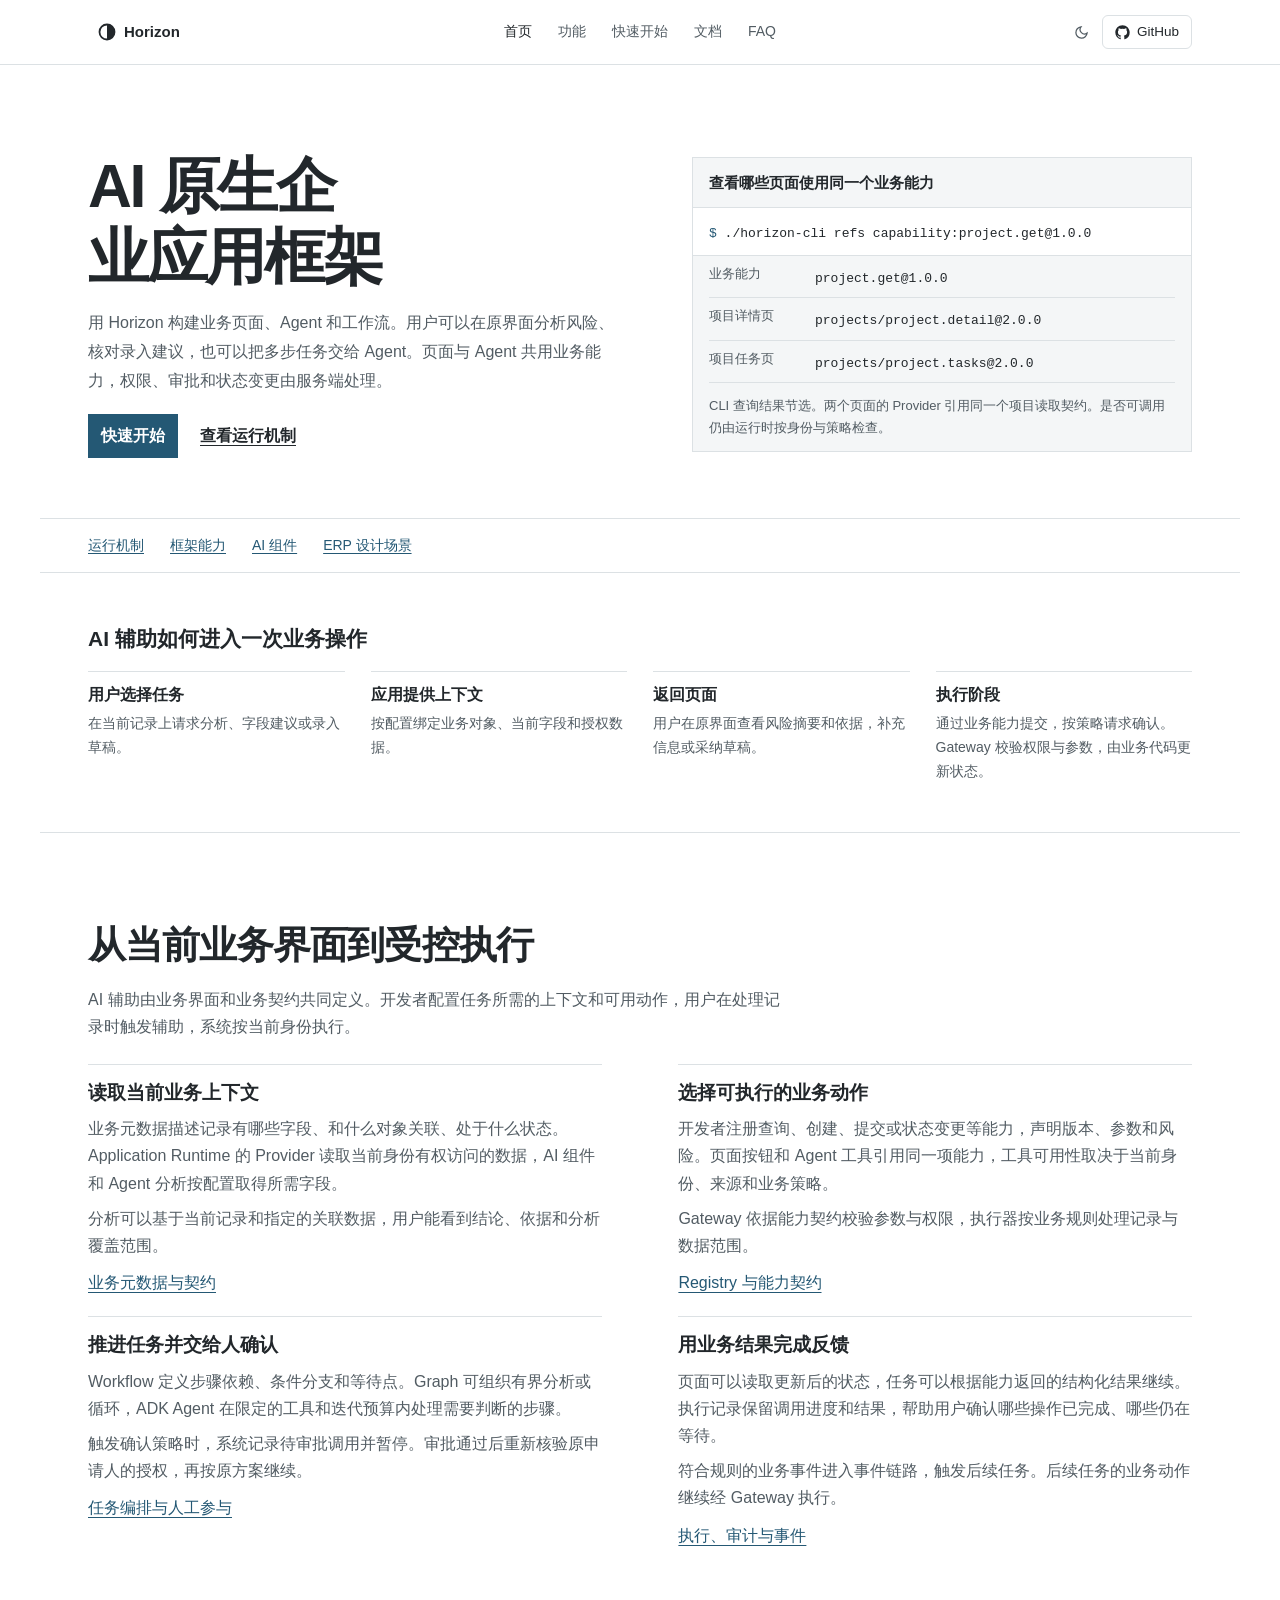
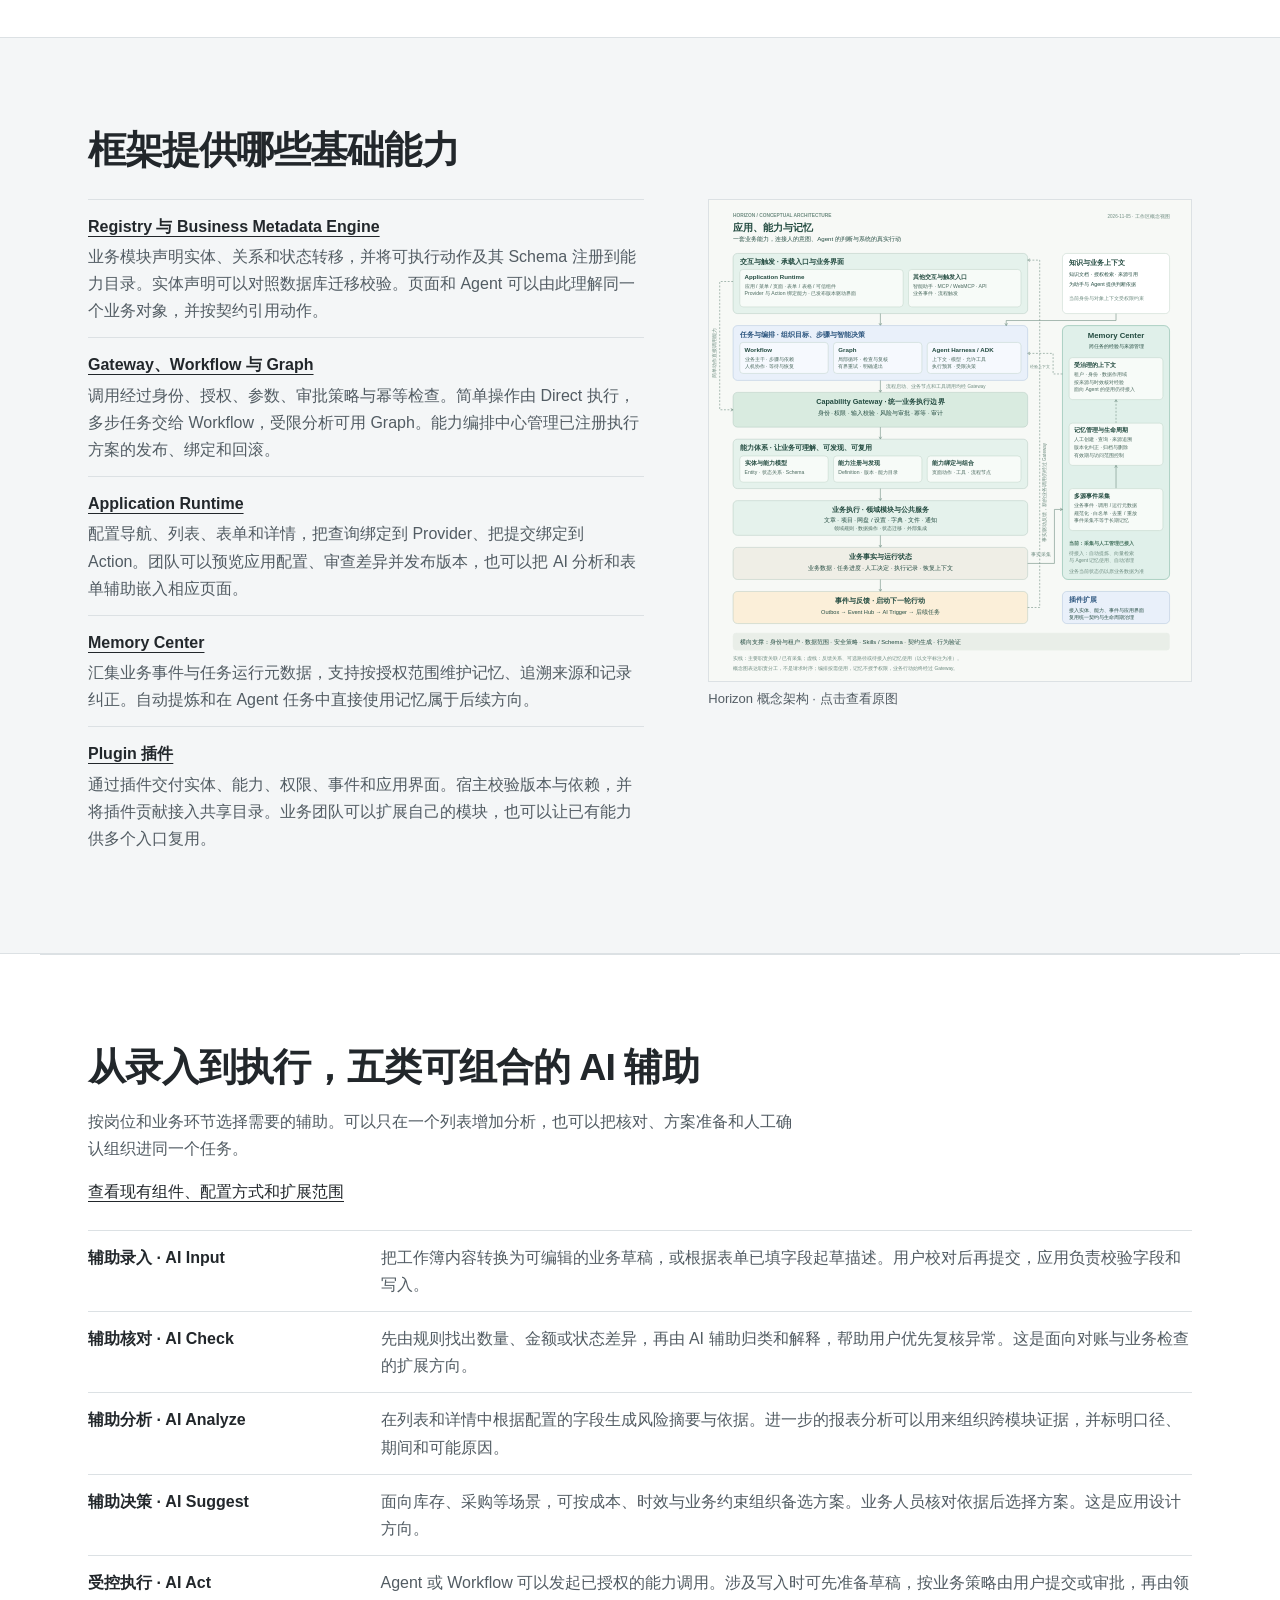
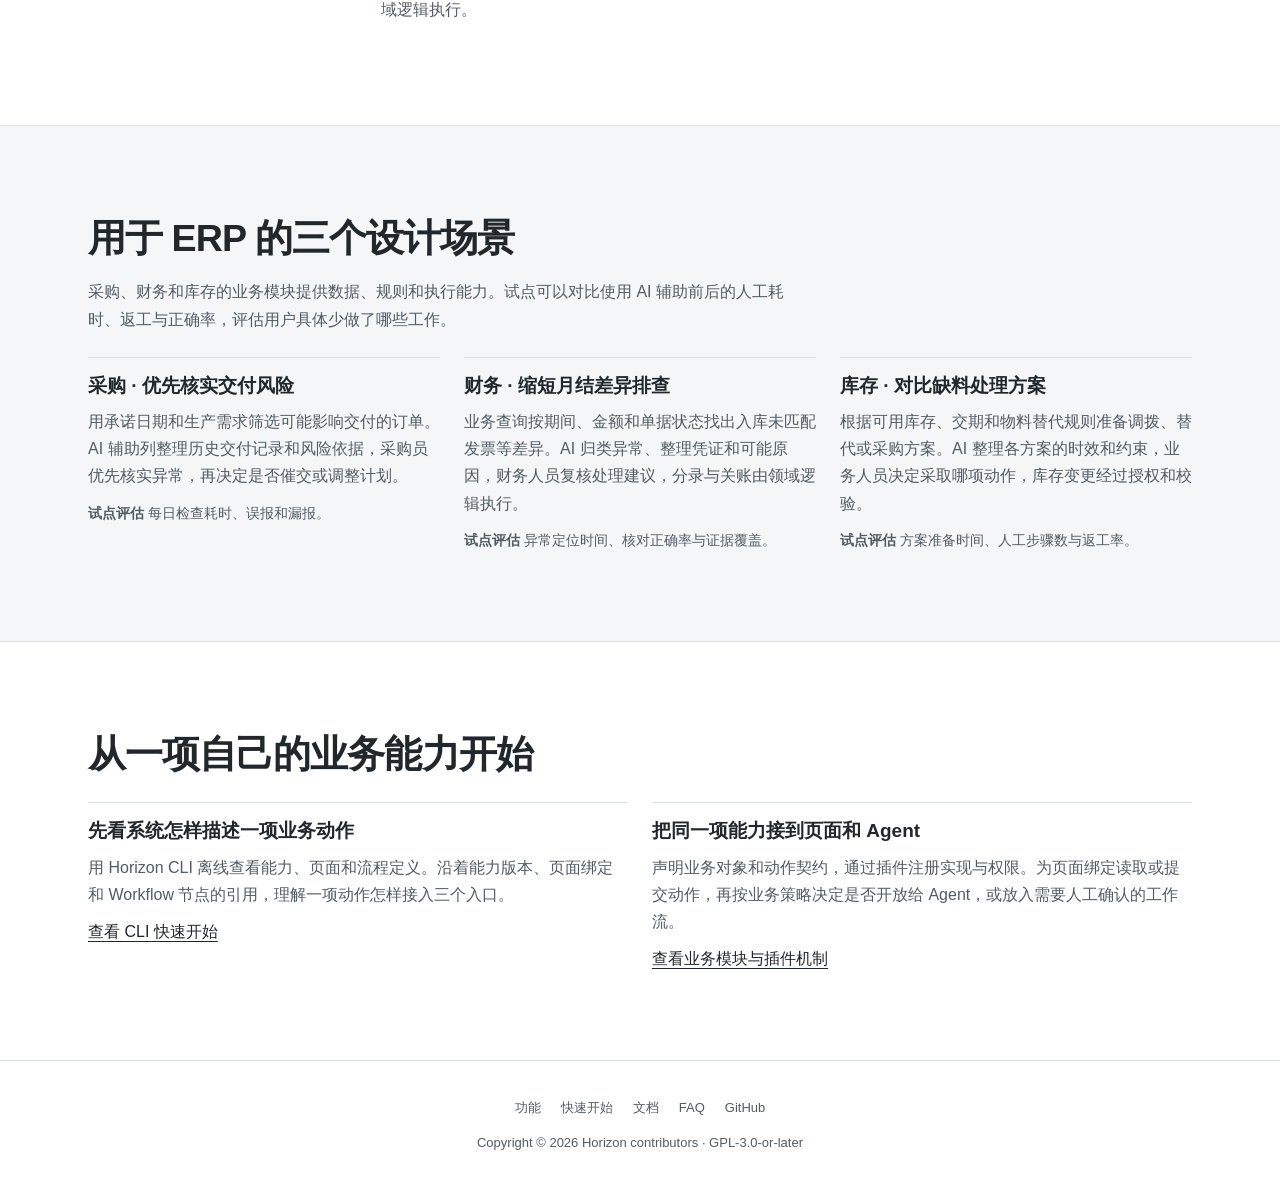
==== commit 75d4773c: "Refine Horizon homepage and add CLI example" ====
--- a/index.html
+++ b/index.html
@@ -56,7 +56,7 @@
 <link rel="stylesheet" href="assets/site-content.css">
 <link rel="stylesheet" href="assets/home.css">
 </head>
-<body>
+<body class="home-page">
 <header class="site-head">
   <div class="wrap head-in">
     <a class="brand" href="index.html">
@@ -64,7 +64,7 @@
       Horizon
     </a>
     <nav class="head-nav">
-      <a class="on" href="index.html">首页</a>
+      <a class="on" href="index.html" aria-current="page">首页</a>
       <a href="features.html">功能</a>
       <a href="quickstart.html">快速开始</a>
       <a href="docs.html">文档</a>
@@ -85,27 +85,44 @@
 
 <main class="home home-editorial">
   <section class="home-hero">
-    <div class="wrap hero-layout">
-      <div>
-        <p class="product-type">Horizon · 开源 AI 原生企业应用框架</p>
-        <h1>为业务用户减负的 <span>AI 原生应用框架</span></h1>
-        <p class="hero-summary">用 Horizon 构建企业应用，把 AI 辅助嵌入表格、表单、详情页和工作流。用户打开列表就能按需分析风险，录入时可以核对并采纳字段建议，也可以把多步任务交给 Agent 推进。</p>
-        <p class="hero-detail">从底层开始，页面、Agent 和 Workflow 就共用业务能力。业务代码负责计算、权限和状态变更，AI 帮助提取信息、解释差异和准备操作，用户负责复核与关键决定。</p>
+    <div class="wrap home-lead">
+      <div class="lead-heading">
+        <h1>AI 原生企业应用框架</h1>
+        <p class="hero-summary">用 Horizon 构建业务页面、Agent 和工作流。用户可以在原界面分析风险、核对录入建议，也可以把多步任务交给 Agent。页面与 Agent 共用业务能力，权限、审批和状态变更由服务端处理。</p>
         <div class="home-actions">
-          <a class="action primary" href="#how-it-works">查看运行机制</a>
-          <a class="action" href="quickstart.html">通过 CLI 开始</a>
+          <a class="action primary" href="quickstart.html">快速开始</a>
+          <a class="action" href="#how-it-works">查看运行机制</a>
         </div>
       </div>
-      <figure class="contract-flow">
-        <figcaption>AI 辅助如何进入一次业务操作</figcaption>
-        <ol class="contract-sequence">
-          <li><strong>用户选择任务</strong><p>在当前记录上请求分析、字段建议或录入草稿。</p></li>
-          <li><strong>应用提供上下文</strong><p>按配置绑定业务对象、当前字段和授权数据。</p></li>
-          <li><span>返回页面</span><strong>风险摘要、可用依据或可编辑的草稿</strong><p>用户在原界面查看、补充信息或采纳建议。</p></li>
-          <li><span>执行阶段</span><strong>通过业务能力提交，按策略请求确认</strong><p>Gateway 校验权限与参数，由业务代码更新状态。</p></li>
-        </ol>
+
+      <figure class="cli-example">
+        <figcaption>查看哪些页面使用同一个业务能力</figcaption>
+        <div class="cli-command"><code><span aria-hidden="true">$</span> ./horizon-cli refs capability:project.get@1.0.0</code></div>
+        <dl class="cli-output">
+          <div><dt>业务能力</dt><dd><code>project.get@1.0.0</code></dd></div>
+          <div><dt>项目详情页</dt><dd><code>projects/project.detail@2.0.0</code></dd></div>
+          <div><dt>项目任务页</dt><dd><code>projects/project.tasks@2.0.0</code></dd></div>
+        </dl>
+        <p>CLI 查询结果节选。两个页面的 Provider 引用同一个项目读取契约。是否可调用仍由运行时按身份与策略检查。</p>
       </figure>
     </div>
+  </section>
+
+  <nav class="home-index wrap" aria-label="首页内容">
+    <a href="#how-it-works">运行机制</a>
+    <a href="#framework">框架能力</a>
+    <a href="#ai-components">AI 组件</a>
+    <a href="#erp-scenarios">ERP 设计场景</a>
+  </nav>
+
+  <section class="home-sequence wrap" aria-labelledby="sequence-title">
+    <h2 id="sequence-title">AI 辅助如何进入一次业务操作</h2>
+    <ol role="list">
+      <li><h3>用户选择任务</h3><p>在当前记录上请求分析、字段建议或录入草稿。</p></li>
+      <li><h3>应用提供上下文</h3><p>按配置绑定业务对象、当前字段和授权数据。</p></li>
+      <li><h3>返回页面</h3><p>用户在原界面查看风险摘要和依据，补充信息或采纳草稿。</p></li>
+      <li><h3>执行阶段</h3><p>通过业务能力提交，按策略请求确认。Gateway 校验权限与参数，由业务代码更新状态。</p></li>
+    </ol>
   </section>
 
   <section class="home-section wrap reading-layout" id="how-it-works">
--- a/assets/home.css
+++ b/assets/home.css
@@ -1,173 +1,267 @@
+.home-page {
+  --bg: #ffffff;
+  --fg: #22272b;
+  --muted: #f2f4f4;
+  --muted-fg: #525c63;
+  --border: #dce1e4;
+}
+
+[data-theme="dark"] .home-page {
+  --bg: #181d21;
+  --fg: #f4f6f7;
+  --muted: #20272b;
+  --muted-fg: #bac3ca;
+  --border: #39434b;
+}
+
+.home-page .site-head {
+  background: var(--bg);
+  backdrop-filter: none;
+}
+
+.home-page .head-in {
+  height: 64px;
+}
+
+.home-page .wrap {
+  max-width: 1200px;
+  padding-inline: clamp(18px, 4vw, 48px);
+}
+
 .home-editorial {
-  --site-accent: #2851a1;
-  --site-surface: #f2f5fa;
-  --home-rule: #d6dfea;
+  --site-accent: #245874;
+  --site-surface: #f4f6f7;
+  font-size: 16px;
 }
 
 [data-theme="dark"] .home-editorial {
-  --site-accent: #a6c4ff;
-  --site-surface: #141c29;
-  --home-rule: #354259;
-}
-
-.home-editorial .wrap,
-.home-editorial > .wrap {
-  max-width: 1200px;
+  --site-accent: #9dd2ee;
+  --site-surface: #20272b;
 }
 
 .home-editorial .home-hero {
+  padding-block: clamp(40px, 7vw, 86px) clamp(30px, 5vw, 60px);
+  background: none;
+  border: 0;
+}
+
+.home-lead {
+  display: grid;
+  grid-template-columns: minmax(0, 1.08fr) minmax(0, 1fr);
+  gap: clamp(28px, 5vw, 64px);
+  align-items: center;
+}
+
+.home-editorial h1 {
+  max-width: 11em;
+  font-size: clamp(2.4rem, 4.75vw, 4rem);
+  font-weight: 700;
+  line-height: 1.17;
+  letter-spacing: -.038em;
+  text-wrap: balance;
+}
+
+.home-editorial .hero-summary {
+  margin: 16px 0 0;
+  font-size: 16px;
+  line-height: 1.8;
+}
+
+.cli-example {
+  margin: 0;
+  border: 1px solid var(--border);
+  background: var(--site-surface);
+}
+
+.cli-example figcaption,
+.cli-example > p {
+  padding: 12px 16px;
+}
+
+.cli-example figcaption {
+  font-size: 15px;
+  font-weight: 650;
+}
+
+.cli-command {
+  padding: 10px 16px;
+  overflow-x: auto;
+  color: var(--fg);
   background: var(--bg);
-  padding-block: clamp(48px, 7vw, 96px);
-}
-
-.home-editorial .hero-layout {
-  grid-template-columns: minmax(0, 1.08fr) minmax(0, .92fr);
-  gap: clamp(32px, 6vw, 84px);
-}
-
-.home-editorial h1 {
-  font-size: clamp(2.25rem, 4.2vw, 3.75rem);
-  line-height: 1.16;
-  text-wrap: balance;
-}
-
-.home-editorial h1 span {
-  display: block;
-}
-
-.home-editorial .hero-summary {
-  color: var(--fg);
-  max-width: 34em;
-  line-height: 1.85;
-}
-
-.home-editorial .hero-detail {
-  padding-left: 14px;
-  border-left: 2px solid var(--home-rule);
-  max-width: 34em;
+  border-block: 1px solid var(--border);
+  white-space: nowrap;
+}
+
+.cli-command span {
+  color: var(--site-accent);
+}
+
+.cli-example code {
+  font: 13px/1.6 ui-monospace, "SF Mono", Consolas, monospace;
+}
+
+.cli-output {
+  margin: 0 16px;
+}
+
+.cli-output > div {
+  display: grid;
+  grid-template-columns: 6em minmax(0, 1fr);
+  gap: 10px;
+  padding-block: 7px;
+  border-bottom: 1px solid var(--border);
+}
+
+.cli-output dt,
+.cli-example > p {
+  color: var(--muted-fg);
+  font-size: 13px;
+}
+
+.cli-output dd {
+  margin: 0;
+  overflow-wrap: anywhere;
+}
+
+.cli-example > p {
+  margin: 0;
+}
+
+.home-index {
+  display: flex;
+  flex-wrap: wrap;
+  gap: 8px 26px;
+  padding-block: 12px;
+  border-block: 1px solid var(--border);
+}
+
+.home-index a {
+  padding: 3px 0;
+  color: var(--site-accent);
+  font-size: 14px;
+}
+
+.home-editorial .home-actions {
+  gap: 10px 22px;
+  margin-top: 18px;
 }
 
 .home-editorial .action {
-  transition: background-color 180ms ease, border-color 180ms ease;
+  display: inline-flex;
+  align-items: center;
+  min-height: 44px;
+  padding: 8px 0;
+  border: 0;
+  border-radius: 0;
+  background: none;
+  text-decoration: underline;
+  text-underline-offset: .24em;
 }
 
 .home-editorial .action.primary {
+  padding-inline: 13px;
+  background: var(--site-accent);
   color: #fff;
-  background: #2851a1;
-  border-color: #2851a1;
+  text-decoration: none;
+}
+
+[data-theme="dark"] .home-editorial .action.primary {
+  color: var(--bg);
 }
 
 .home-editorial .action.primary:hover {
-  background: #1d3e80;
-}
-
-.home-editorial .contract-flow {
-  padding: clamp(22px, 3.5vw, 42px);
-  background: var(--site-surface);
-  border: 0;
-  border-radius: 3px;
-}
-
-.home-editorial .contract-flow figcaption {
-  font-size: 19px;
-  margin-bottom: 21px;
-}
-
-.contract-sequence {
-  position: relative;
-  margin: 0;
-  padding: 0 0 0 23px;
+  text-decoration: underline;
+}
+
+.home-sequence {
+  padding-block: clamp(28px, 4vw, 48px);
+}
+
+.home-sequence h2 {
+  margin: 0 0 14px;
+  font-size: 21px;
+}
+
+.home-sequence ol {
+  display: grid;
+  grid-template-columns: repeat(4, minmax(0, 1fr));
+  gap: 18px 26px;
+  margin: 0;
+  padding: 0;
   list-style: none;
-  border-left: 1px solid var(--home-rule);
-}
-
-.contract-sequence li {
-  position: relative;
-}
-
-.contract-sequence li + li {
-  margin-top: 15px;
-}
-
-.contract-sequence li::before {
-  content: "";
-  position: absolute;
-  top: .73em;
-  left: -27px;
-  width: 7px;
-  height: 7px;
-  border-radius: 50%;
-  background: var(--site-accent);
-}
-
-.contract-sequence span,
-.contract-sequence strong {
-  display: block;
-}
-
-.contract-sequence span {
-  color: var(--site-accent);
-  font-size: 13px;
-}
-
-.contract-sequence p {
-  margin: 1px 0 0;
+}
+
+.home-sequence li {
+  padding-top: 9px;
+  border-top: 1px solid var(--border);
+}
+
+.home-sequence h3 {
+  margin: 0;
+  font-size: 16px;
+}
+
+.home-sequence p {
+  margin: 4px 0 0;
   color: var(--muted-fg);
   font-size: 14px;
 }
 
 .home-editorial .home-section {
-  padding-block: clamp(48px, 7.5vw, 96px);
-}
-
-.home-editorial h2 {
-  text-wrap: balance;
-}
-
-.home-editorial .reading-layout,
+  padding-block: clamp(42px, 7vw, 88px);
+}
+
+.home-editorial .reading-layout {
+  display: block;
+  border-top: 1px solid var(--border);
+}
+
+.home-editorial .reading-layout > header {
+  max-width: 46em;
+  margin-bottom: 24px;
+}
+
+.home-editorial .core-flow {
+  grid-template-columns: repeat(2, minmax(0, 1fr));
+  gap: 20px clamp(24px, 6vw, 78px);
+  margin: 0;
+}
+
+.home-editorial .core-flow li,
+.home-editorial .case-grid article {
+  padding-top: 12px;
+  border-top: 1px solid var(--border);
+}
+
+.home-editorial .core-flow h3,
+.home-editorial .case-grid h3 {
+  font-size: 19px;
+  margin: 0 0 6px;
+}
+
+.home-editorial a {
+  text-underline-offset: .22em;
+}
+
+.home-editorial .mechanism-list {
+  margin-top: 0;
+}
+
+.home-editorial .mechanism-list > div {
+  padding-block: 13px;
+}
+
 .framework-layout {
   display: grid;
-  grid-template-columns: minmax(0, .7fr) minmax(0, 1.3fr);
+  grid-template-columns: minmax(0, 1.15fr) minmax(0, 1fr);
+  gap: clamp(18px, 5vw, 65px);
   align-items: start;
-  gap: clamp(24px, 5vw, 64px);
-}
-
-.home-editorial .core-flow {
-  grid-template-columns: minmax(0, 1fr);
-  gap: 0;
-  margin: 0;
-}
-
-.home-editorial .core-flow li {
-  padding: 16px 0 18px;
-  border-top: 1px solid var(--home-rule);
-}
-
-.home-editorial .core-flow h3,
-.home-editorial .case-grid h3 {
-  font-size: 20px;
-  line-height: 1.5;
-  margin: 0 0 8px;
-}
-
-.home-editorial a:not(.action) {
-  text-underline-offset: .2em;
-}
-
-.home-editorial .mechanism-list {
-  margin: 0;
-}
-
-.home-editorial .mechanism-list > div {
+  margin-top: 24px;
+}
+
+.framework-layout .mechanism-list > div {
   grid-template-columns: minmax(0, 1fr);
   gap: 3px;
-  padding: 13px 0;
-  border-color: var(--home-rule);
-}
-
-.framework-layout {
-  margin-top: 27px;
-  grid-template-columns: minmax(0, 1fr) minmax(0, 1fr);
 }
 
 .framework-figure {
@@ -178,48 +272,45 @@
   display: block;
   width: 100%;
   height: auto;
-  border: 1px solid var(--home-rule);
-  background: #fff;
+  border: 1px solid var(--border);
 }
 
 .framework-figure figcaption {
-  margin-top: 8px;
+  margin-top: 6px;
   color: var(--muted-fg);
   font-size: 13px;
 }
 
-.home-editorial .case-grid {
-  gap: clamp(20px, 3.5vw, 42px);
-}
-
-.home-editorial .case-grid article {
-  padding-top: 14px;
-  border-color: var(--home-rule);
-}
-
-.home-editorial .case-measure {
-  margin-top: 15px;
-}
-
 .home-editorial :focus-visible {
   outline-color: var(--site-accent);
 }
 
-@media (max-width: 880px) {
-  .home-editorial .hero-layout,
-  .home-editorial .reading-layout,
+@media (max-width: 900px) {
+  .home-lead,
   .framework-layout {
     grid-template-columns: minmax(0, 1fr);
   }
 
-  .framework-figure,
-  .home-editorial .contract-flow {
+  .framework-figure {
     max-width: 38rem;
   }
-}
-
-@media (prefers-reduced-motion: reduce) {
-  .home-editorial .action {
-    transition: none;
-  }
-}
+
+  .home-sequence ol {
+    grid-template-columns: repeat(2, minmax(0, 1fr));
+  }
+}
+
+@media (max-width: 620px) {
+  .home-page .head-in {
+    height: auto;
+  }
+
+  .home-editorial .core-flow {
+    grid-template-columns: minmax(0, 1fr);
+  }
+
+  .home-page footer nav {
+    flex-wrap: wrap;
+    gap: 8px 16px;
+  }
+}
